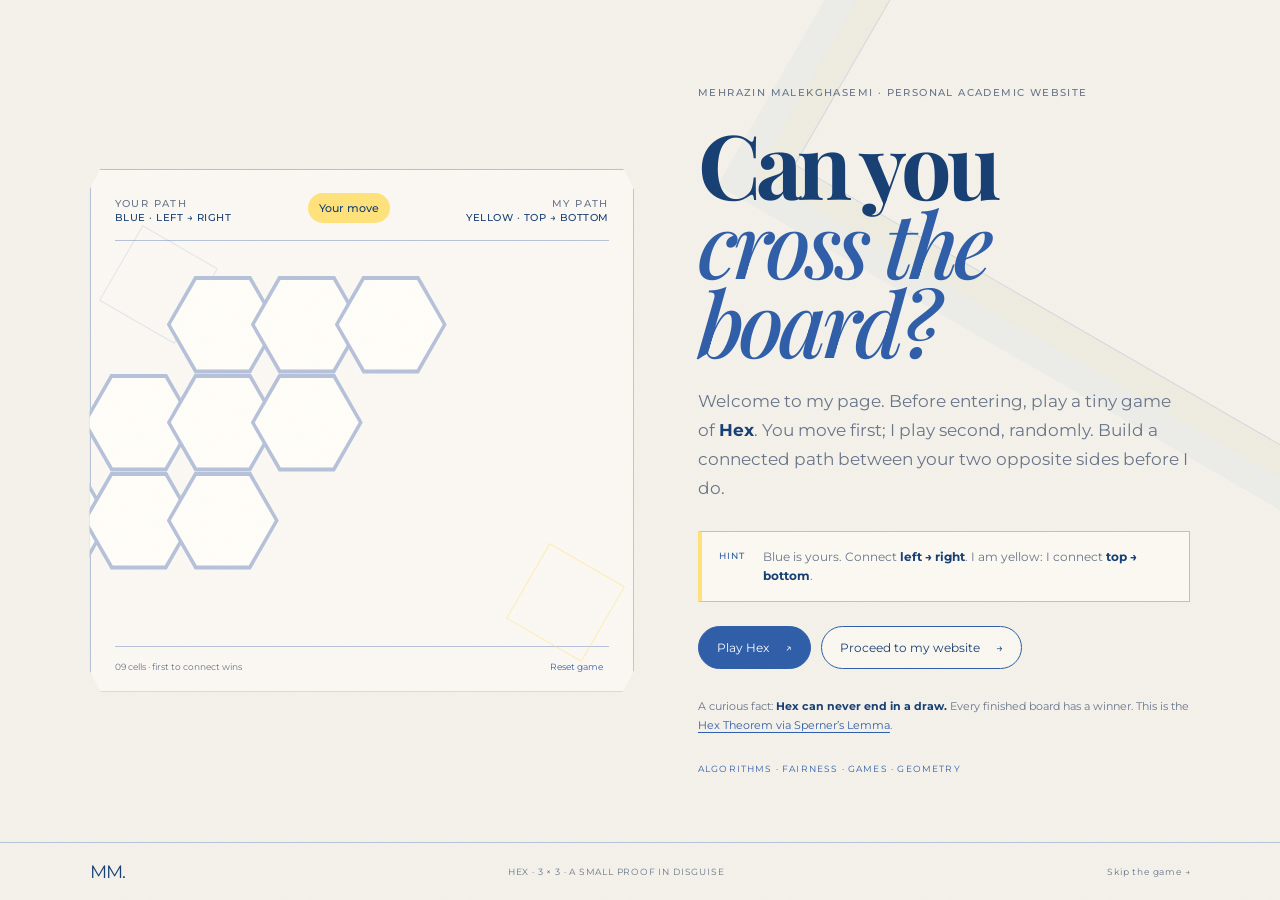
==== index.html @ c43177ad "Update landing fonts and Hex board stylesheet cache" ====
<!doctype html><html lang="en"><head><meta charset="utf-8"><meta name="viewport" content="width=device-width,initial-scale=1"><meta name="description" content="Mehrazin Malekghasemi — interactive academic website and Hex game."><title>Mehrazin Malekghasemi — Hex</title><link rel="preconnect" href="https://fonts.googleapis.com"><link rel="preconnect" href="https://fonts.gstatic.com" crossorigin><link href="https://fonts.googleapis.com/css2?family=Montserrat:wght@400;500;600;700;800&family=Playfair+Display:ital,wght@0,500;0,600;1,500&display=swap" rel="stylesheet"><link rel="stylesheet" href="hex.css?v=20260911c"></head><body><div class="hex-noise"></div><main class="landing"><section class="game-wrap" aria-label="Hex game"><div class="game-top"><div><span class="mini-label">YOUR PATH</span><strong>BLUE · LEFT → RIGHT</strong></div><div id="status" class="status">Your move</div><div><span class="mini-label">MY PATH</span><strong>YELLOW · TOP → BOTTOM</strong></div></div><div class="board-frame"><div id="board" class="board" role="grid" aria-label="3 by 3 Hex board"></div></div><div class="game-bottom"><span id="round">09 cells · first to connect wins</span><button id="reset" class="text-button" type="button">Reset game</button></div><div id="win-panel" class="win-panel" aria-live="polite"><div class="win-mark">✦</div><div><span class="mini-label">PATH FOUND</span><h2 id="win-title">You made it.</h2><p id="win-copy">Your blue path reached from left to right.</p></div><a class="button primary" href="home.html">Enter the website →</a></div></section><section class="intro"><div class="kicker">MEHRAZIN MALEKGHASEMI · PERSONAL ACADEMIC WEBSITE</div><h1>Can you<br><em>cross the board?</em></h1><p class="lead">Welcome to my page. Before entering, play a tiny game of <strong>Hex</strong>. You move first; I play second, randomly. Build a connected path between your two opposite sides before I do.</p><div class="hint"><span>HINT</span><p>Blue is yours. Connect <strong>left → right</strong>. I am yellow: I connect <strong>top → bottom</strong>.</p></div><div class="actions"><button id="start" class="button primary">Play Hex <span>↗</span></button><a class="button ghost" href="home.html">Proceed to my website <span>→</span></a></div><p class="theorem">A curious fact: <strong>Hex can never end in a draw.</strong> Every finished board has a winner. This is the <a href="https://discretemath.imp.fu-berlin.de/DMII-2019-20/Sperner.pdf" target="_blank" rel="noreferrer">Hex Theorem via Sperner’s Lemma</a>.</p><div class="signature">algorithms · fairness · games · geometry</div></section></main><footer><span>MM.</span><span>HEX · 3 × 3 · A SMALL PROOF IN DISGUISE</span><a href="home.html">Skip the game →</a></footer><script src="hex.js?v=20260911b"></script></body></html>
---- hex.css ----
:root{--bg:#f4f1ea;--ink:#173f73;--muted:#68758a;--line:#b6c2d9;--yellow:#ffe27a;--blue:#2f5ea8;--card:#fffdf8}*{box-sizing:border-box}html,body{margin:0;min-height:100%;background:var(--bg);color:var(--ink)}body{font-family:"Montserrat",Arial,sans-serif;overflow-x:hidden}.hex-noise{position:fixed;inset:0;pointer-events:none;opacity:.025;z-index:5;background-image:url("data:image/svg+xml,%3Csvg xmlns='http://www.w3.org/2000/svg' width='160' height='160'%3E%3Cfilter id='n'%3E%3CfeTurbulence type='fractalNoise' baseFrequency='.8' numOctaves='3' stitchTiles='stitch'/%3E%3C/filter%3E%3Crect width='100%25' height='100%25' filter='url(%23n)'/%3E%3C/svg%3E")}.landing{min-height:calc(100vh - 58px);display:grid;grid-template-columns:minmax(470px,1.05fr) minmax(330px,.95fr);gap:5vw;align-items:center;padding:6vh 7vw 4vh;position:relative;overflow:hidden}.landing:before{content:"";position:absolute;width:620px;height:620px;right:-250px;top:-260px;border:1px solid rgba(47,94,168,.17);transform:rotate(30deg);box-shadow:0 0 0 28px rgba(255,226,122,.08),0 0 0 56px rgba(47,94,168,.04);pointer-events:none}.intro{max-width:650px;position:relative;z-index:2}.kicker,.mini-label{font:500 10px "Montserrat",sans-serif;letter-spacing:.14em;text-transform:uppercase;color:var(--muted)}h1{font-family:"Playfair Display",Georgia,serif;font-size:clamp(54px,7vw,94px);line-height:.88;letter-spacing:-.055em;margin:25px 0 26px}h1 em{font-family:"Playfair Display",Georgia,serif;font-weight:500;color:var(--blue)}.lead{font-size:17px;line-height:1.7;color:var(--muted);max-width:540px}.lead strong{color:var(--ink)}.hint{display:flex;gap:17px;align-items:flex-start;margin:28px 0 24px;padding:15px 17px;border:1px solid var(--line);border-left:4px solid var(--yellow);background:rgba(255,253,248,.65);max-width:520px}.hint span{font:500 9px "Montserrat",sans-serif;letter-spacing:.13em;color:var(--blue);padding-top:3px}.hint p{margin:0;font-size:12px;line-height:1.65;color:var(--muted)}.hint strong{color:var(--ink)}.actions{display:flex;gap:10px;flex-wrap:wrap}.button{display:inline-flex;align-items:center;gap:16px;padding:13px 18px;border:1px solid var(--blue);border-radius:999px;text-decoration:none;font-size:12px;cursor:pointer;transition:.2s;font-family:"Montserrat",sans-serif}.button.primary{background:var(--blue);color:#fff}.button.primary:hover{background:var(--ink);transform:translateY(-2px)}.button.ghost{background:rgba(255,253,248,.55);color:var(--ink)}.button.ghost:hover{background:var(--yellow);transform:translateY(-2px)}.theorem{max-width:560px;margin:28px 0 0;font:11px/1.7 "Montserrat",sans-serif;color:var(--muted)}.theorem strong{color:var(--ink)}.theorem a{color:var(--blue);text-underline-offset:3px}.game-wrap{position:relative;z-index:2;background:rgba(255,253,248,.67);border:1px solid var(--line);padding:22px 24px 18px;box-shadow:0 25px 70px rgba(23,63,115,.08);clip-path:polygon(2% 0,98% 0,100% 4%,100% 96%,98% 100%,2% 100%,0 96%,0 4%);order:-1}.game-top{display:flex;justify-content:space-between;align-items:center;gap:18px;border-bottom:1px solid var(--line);padding-bottom:15px}.game-top>div:first-child{text-align:left}.game-top>div:last-child{text-align:right}.game-top strong{display:block;font:500 10px/1.4 "Montserrat",sans-serif;letter-spacing:.05em}.status{font:500 11px "Montserrat",sans-serif;padding:8px 11px;background:var(--yellow);border-radius:999px;white-space:nowrap}.board-frame{padding:35px 25px 30px;display:flex;justify-content:center;position:relative}.board-frame:before,.board-frame:after{content:"";position:absolute;pointer-events:none;border:1px solid rgba(47,94,168,.12);width:85px;height:85px;transform:rotate(30deg)}.board-frame:before{left:0;top:0}.board-frame:after{right:0;bottom:0;border-color:rgba(255,226,122,.5)}.board{width:390px;height:340px;position:relative;flex:none}.cell{position:absolute;width:112px;height:98px;margin:0;padding:0;border:0;cursor:pointer;background:var(--line);clip-path:polygon(25% 0,75% 0,100% 50%,75% 100%,25% 100%,0 50%);transition:filter .15s;background-clip:border-box}.cell:after{content:"";position:absolute;inset:4px;background:var(--card);clip-path:inherit;transition:.15s}.cell:hover:not(.filled){filter:brightness(.97)}/* 3×3 axial honeycomb: each row is shifted diagonally so neighboring hexagons meet on complete sides instead of overlapping. */.cell[data-row="0"]{top:0}.cell[data-row="1"]{top:98px}.cell[data-row="2"]{top:196px}.cell[data-col="0"]{left:0}.cell[data-col="1"]{left:84px}.cell[data-col="2"]{left:168px}.cell[data-row="1"][data-col="0"]{left:-84px}.cell[data-row="1"][data-col="1"]{left:0}.cell[data-row="1"][data-col="2"]{left:84px}.cell[data-row="2"][data-col="0"]{left:-168px}.cell[data-row="2"][data-col="1"]{left:-84px}.cell[data-row="2"][data-col="2"]{left:0}.cell.user{background:var(--blue)}.cell.user:after{background:var(--blue);inset:5px}.cell.computer{background:var(--yellow)}.cell.computer:after{background:var(--yellow);inset:5px}.cell.winning{animation:winpulse .75s ease-in-out infinite alternate}.cell.user.winning{background:var(--ink)}.cell.user.winning:after{background:var(--ink)}.cell.computer.winning{background:#c6aa34}.cell.computer.winning:after{background:#c6aa34}@keyframes winpulse{to{filter:brightness(1.12)}}.game-bottom{display:flex;justify-content:space-between;align-items:center;border-top:1px solid var(--line);padding-top:13px;color:var(--muted);font:9px "Montserrat",sans-serif}.text-button{border:0;background:none;color:var(--blue);cursor:pointer;font:9px "Montserrat",sans-serif}.win-panel{display:none;position:absolute;inset:0;background:rgba(244,241,234,.97);z-index:4;padding:45px;align-items:center;gap:20px}.win-panel.show{display:flex}.win-mark{font-size:38px;color:var(--blue)}.win-panel h2{font-family:"Playfair Display",Georgia,serif;font-size:38px;letter-spacing:-.04em;margin:4px 0}.win-panel p{font-size:12px;line-height:1.7;color:var(--muted);max-width:400px}.win-panel .button{margin-left:auto;white-space:nowrap}.signature{margin-top:28px;font:9px "Montserrat",sans-serif;letter-spacing:.13em;text-transform:uppercase;color:var(--blue)}footer{height:58px;border-top:1px solid var(--line);display:flex;align-items:center;justify-content:space-between;padding:0 7vw;font:9px "Montserrat",sans-serif;letter-spacing:.09em;color:var(--muted)}footer span:first-child{font-size:18px;color:var(--ink);letter-spacing:-.05em}footer a{color:inherit;text-decoration:none}footer a:hover{color:var(--blue)}@media(max-width:1000px){.landing{grid-template-columns:1fr;gap:35px;padding-top:55px}.intro{max-width:760px}.game-wrap{max-width:650px;width:100%;justify-self:center}.theorem{margin-bottom:0}}@media(max-width:600px){.landing{padding:38px 20px 30px}.kicker{font-size:9px}h1{font-size:clamp(48px,16vw,74px)}.lead{font-size:15px}.hint{margin-top:22px}.game-wrap{padding:15px 13px 13px}.game-top{gap:8px}.game-top strong{font-size:8px}.game-top .mini-label{font-size:7px}.status{font-size:8px;padding:7px}.board-frame{padding:28px 4px 24px;overflow:hidden}.board{transform:scale(.82);transform-origin:center center;margin:-12px 0}.game-bottom{font-size:8px}.win-panel{padding:28px 22px;flex-wrap:wrap}.win-panel .button{margin-left:0}.win-panel h2{font-size:31px}footer{padding:0 20px;font-size:7px}footer span:nth-child(2){display:none}}
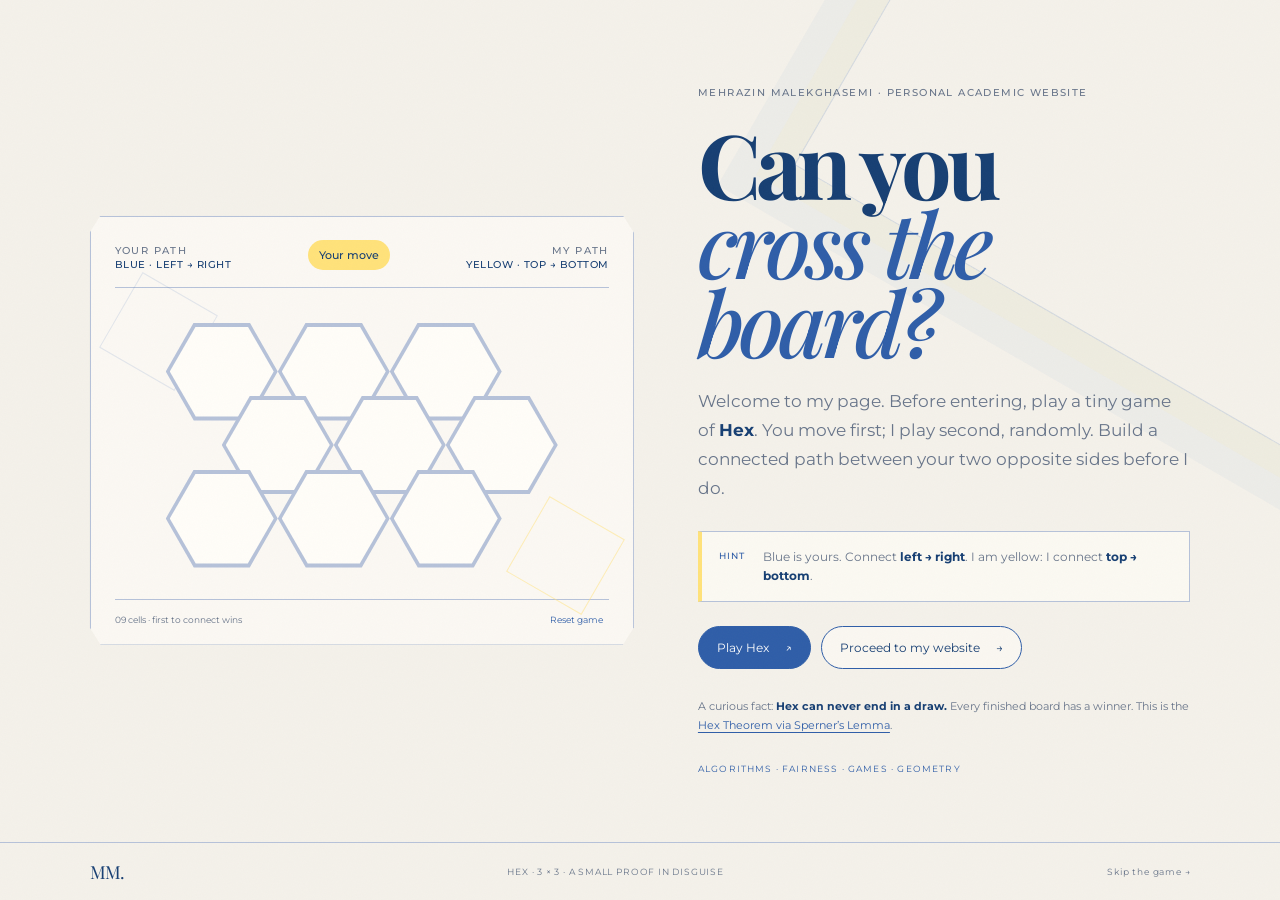
==== commit c46cb6c5: "Refresh Hex game script cache" ====
--- a/index.html
+++ b/index.html
@@ -1 +1 @@
-<!doctype html><html lang="en"><head><meta charset="utf-8"><meta name="viewport" content="width=device-width,initial-scale=1"><meta name="description" content="Mehrazin Malekghasemi — interactive academic website and Hex game."><title>Mehrazin Malekghasemi — Hex</title><link rel="preconnect" href="https://fonts.googleapis.com"><link rel="preconnect" href="https://fonts.gstatic.com" crossorigin><link href="https://fonts.googleapis.com/css2?family=Montserrat:wght@400;500;600;700;800&family=Playfair+Display:ital,wght@0,500;0,600;1,500&display=swap" rel="stylesheet"><link rel="stylesheet" href="hex.css?v=20260911c"></head><body><div class="hex-noise"></div><main class="landing"><section class="game-wrap" aria-label="Hex game"><div class="game-top"><div><span class="mini-label">YOUR PATH</span><strong>BLUE · LEFT → RIGHT</strong></div><div id="status" class="status">Your move</div><div><span class="mini-label">MY PATH</span><strong>YELLOW · TOP → BOTTOM</strong></div></div><div class="board-frame"><div id="board" class="board" role="grid" aria-label="3 by 3 Hex board"></div></div><div class="game-bottom"><span id="round">09 cells · first to connect wins</span><button id="reset" class="text-button" type="button">Reset game</button></div><div id="win-panel" class="win-panel" aria-live="polite"><div class="win-mark">✦</div><div><span class="mini-label">PATH FOUND</span><h2 id="win-title">You made it.</h2><p id="win-copy">Your blue path reached from left to right.</p></div><a class="button primary" href="home.html">Enter the website →</a></div></section><section class="intro"><div class="kicker">MEHRAZIN MALEKGHASEMI · PERSONAL ACADEMIC WEBSITE</div><h1>Can you<br><em>cross the board?</em></h1><p class="lead">Welcome to my page. Before entering, play a tiny game of <strong>Hex</strong>. You move first; I play second, randomly. Build a connected path between your two opposite sides before I do.</p><div class="hint"><span>HINT</span><p>Blue is yours. Connect <strong>left → right</strong>. I am yellow: I connect <strong>top → bottom</strong>.</p></div><div class="actions"><button id="start" class="button primary">Play Hex <span>↗</span></button><a class="button ghost" href="home.html">Proceed to my website <span>→</span></a></div><p class="theorem">A curious fact: <strong>Hex can never end in a draw.</strong> Every finished board has a winner. This is the <a href="https://discretemath.imp.fu-berlin.de/DMII-2019-20/Sperner.pdf" target="_blank" rel="noreferrer">Hex Theorem via Sperner’s Lemma</a>.</p><div class="signature">algorithms · fairness · games · geometry</div></section></main><footer><span>MM.</span><span>HEX · 3 × 3 · A SMALL PROOF IN DISGUISE</span><a href="home.html">Skip the game →</a></footer><script src="hex.js?v=20260911b"></script></body></html>+<!doctype html><html lang="en"><head><meta charset="utf-8"><meta name="viewport" content="width=device-width,initial-scale=1"><meta name="description" content="Mehrazin Malekghasemi — interactive academic website and Hex game."><title>Mehrazin Malekghasemi — Hex</title><link rel="preconnect" href="https://fonts.googleapis.com"><link rel="preconnect" href="https://fonts.gstatic.com" crossorigin><link href="https://fonts.googleapis.com/css2?family=Montserrat:wght@400;500;600;700;800&family=Playfair+Display:ital,wght@0,500;0,600;1,500&display=swap" rel="stylesheet"><link rel="stylesheet" href="hex.css?v=20260911d"></head><body><div class="hex-noise"></div><main class="landing"><section class="game-wrap" aria-label="Hex game"><div class="game-top"><div><span class="mini-label">YOUR PATH</span><strong>BLUE · LEFT → RIGHT</strong></div><div id="status" class="status">Your move</div><div><span class="mini-label">MY PATH</span><strong>YELLOW · TOP → BOTTOM</strong></div></div><div class="board-frame"><div id="board" class="board" role="grid" aria-label="3 by 3 Hex board"></div></div><div class="game-bottom"><span id="round">09 cells · first to connect wins</span><button id="reset" class="text-button" type="button">Reset game</button></div><div id="win-panel" class="win-panel" aria-live="polite"><div class="win-mark">✦</div><div><span class="mini-label">PATH FOUND</span><h2 id="win-title">You made it.</h2><p id="win-copy">Your blue path reached from left to right.</p></div><a class="button primary" href="home.html">Enter the website →</a></div></section><section class="intro"><div class="kicker">MEHRAZIN MALEKGHASEMI · PERSONAL ACADEMIC WEBSITE</div><h1>Can you<br><em>cross the board?</em></h1><p class="lead">Welcome to my page. Before entering, play a tiny game of <strong>Hex</strong>. You move first; I play second, randomly. Build a connected path between your two opposite sides before I do.</p><div class="hint"><span>HINT</span><p>Blue is yours. Connect <strong>left → right</strong>. I am yellow: I connect <strong>top → bottom</strong>.</p></div><div class="actions"><button id="start" class="button primary">Play Hex <span>↗</span></button><a class="button ghost" href="home.html">Proceed to my website <span>→</span></a></div><p class="theorem">A curious fact: <strong>Hex can never end in a draw.</strong> Every finished board has a winner. This is the <a href="https://discretemath.imp.fu-berlin.de/DMII-2019-20/Sperner.pdf" target="_blank" rel="noreferrer">Hex Theorem via Sperner’s Lemma</a>.</p><div class="signature">algorithms · fairness · games · geometry</div></section></main><footer><span>MM.</span><span>HEX · 3 × 3 · A SMALL PROOF IN DISGUISE</span><a href="home.html">Skip the game →</a></footer><script src="hex.js?v=20260911c"></script></body></html>
--- a/hex.css
+++ b/hex.css
@@ -1 +1 @@
-:root{--bg:#f4f1ea;--ink:#173f73;--muted:#68758a;--line:#b6c2d9;--yellow:#ffe27a;--blue:#2f5ea8;--card:#fffdf8}*{box-sizing:border-box}html,body{margin:0;min-height:100%;background:var(--bg);color:var(--ink)}body{font-family:"Montserrat",Arial,sans-serif;overflow-x:hidden}.hex-noise{position:fixed;inset:0;pointer-events:none;opacity:.025;z-index:5;background-image:url("data:image/svg+xml,%3Csvg xmlns='http://www.w3.org/2000/svg' width='160' height='160'%3E%3Cfilter id='n'%3E%3CfeTurbulence type='fractalNoise' baseFrequency='.8' numOctaves='3' stitchTiles='stitch'/%3E%3C/filter%3E%3Crect width='100%25' height='100%25' filter='url(%23n)'/%3E%3C/svg%3E")}.landing{min-height:calc(100vh - 58px);display:grid;grid-template-columns:minmax(470px,1.05fr) minmax(330px,.95fr);gap:5vw;align-items:center;padding:6vh 7vw 4vh;position:relative;overflow:hidden}.landing:before{content:"";position:absolute;width:620px;height:620px;right:-250px;top:-260px;border:1px solid rgba(47,94,168,.17);transform:rotate(30deg);box-shadow:0 0 0 28px rgba(255,226,122,.08),0 0 0 56px rgba(47,94,168,.04);pointer-events:none}.intro{max-width:650px;position:relative;z-index:2}.kicker,.mini-label{font:500 10px "Montserrat",sans-serif;letter-spacing:.14em;text-transform:uppercase;color:var(--muted)}h1{font-family:"Playfair Display",Georgia,serif;font-size:clamp(54px,7vw,94px);line-height:.88;letter-spacing:-.055em;margin:25px 0 26px}h1 em{font-family:"Playfair Display",Georgia,serif;font-weight:500;color:var(--blue)}.lead{font-size:17px;line-height:1.7;color:var(--muted);max-width:540px}.lead strong{color:var(--ink)}.hint{display:flex;gap:17px;align-items:flex-start;margin:28px 0 24px;padding:15px 17px;border:1px solid var(--line);border-left:4px solid var(--yellow);background:rgba(255,253,248,.65);max-width:520px}.hint span{font:500 9px "Montserrat",sans-serif;letter-spacing:.13em;color:var(--blue);padding-top:3px}.hint p{margin:0;font-size:12px;line-height:1.65;color:var(--muted)}.hint strong{color:var(--ink)}.actions{display:flex;gap:10px;flex-wrap:wrap}.button{display:inline-flex;align-items:center;gap:16px;padding:13px 18px;border:1px solid var(--blue);border-radius:999px;text-decoration:none;font-size:12px;cursor:pointer;transition:.2s;font-family:"Montserrat",sans-serif}.button.primary{background:var(--blue);color:#fff}.button.primary:hover{background:var(--ink);transform:translateY(-2px)}.button.ghost{background:rgba(255,253,248,.55);color:var(--ink)}.button.ghost:hover{background:var(--yellow);transform:translateY(-2px)}.theorem{max-width:560px;margin:28px 0 0;font:11px/1.7 "Montserrat",sans-serif;color:var(--muted)}.theorem strong{color:var(--ink)}.theorem a{color:var(--blue);text-underline-offset:3px}.game-wrap{position:relative;z-index:2;background:rgba(255,253,248,.67);border:1px solid var(--line);padding:22px 24px 18px;box-shadow:0 25px 70px rgba(23,63,115,.08);clip-path:polygon(2% 0,98% 0,100% 4%,100% 96%,98% 100%,2% 100%,0 96%,0 4%);order:-1}.game-top{display:flex;justify-content:space-between;align-items:center;gap:18px;border-bottom:1px solid var(--line);padding-bottom:15px}.game-top>div:first-child{text-align:left}.game-top>div:last-child{text-align:right}.game-top strong{display:block;font:500 10px/1.4 "Montserrat",sans-serif;letter-spacing:.05em}.status{font:500 11px "Montserrat",sans-serif;padding:8px 11px;background:var(--yellow);border-radius:999px;white-space:nowrap}.board-frame{padding:35px 25px 30px;display:flex;justify-content:center;position:relative}.board-frame:before,.board-frame:after{content:"";position:absolute;pointer-events:none;border:1px solid rgba(47,94,168,.12);width:85px;height:85px;transform:rotate(30deg)}.board-frame:before{left:0;top:0}.board-frame:after{right:0;bottom:0;border-color:rgba(255,226,122,.5)}.board{width:390px;height:340px;position:relative;flex:none}.cell{position:absolute;width:112px;height:98px;margin:0;padding:0;border:0;cursor:pointer;background:var(--line);clip-path:polygon(25% 0,75% 0,100% 50%,75% 100%,25% 100%,0 50%);transition:filter .15s;background-clip:border-box}.cell:after{content:"";position:absolute;inset:4px;background:var(--card);clip-path:inherit;transition:.15s}.cell:hover:not(.filled){filter:brightness(.97)}/* 3×3 axial honeycomb: each row is shifted diagonally so neighboring hexagons meet on complete sides instead of overlapping. */.cell[data-row="0"]{top:0}.cell[data-row="1"]{top:98px}.cell[data-row="2"]{top:196px}.cell[data-col="0"]{left:0}.cell[data-col="1"]{left:84px}.cell[data-col="2"]{left:168px}.cell[data-row="1"][data-col="0"]{left:-84px}.cell[data-row="1"][data-col="1"]{left:0}.cell[data-row="1"][data-col="2"]{left:84px}.cell[data-row="2"][data-col="0"]{left:-168px}.cell[data-row="2"][data-col="1"]{left:-84px}.cell[data-row="2"][data-col="2"]{left:0}.cell.user{background:var(--blue)}.cell.user:after{background:var(--blue);inset:5px}.cell.computer{background:var(--yellow)}.cell.computer:after{background:var(--yellow);inset:5px}.cell.winning{animation:winpulse .75s ease-in-out infinite alternate}.cell.user.winning{background:var(--ink)}.cell.user.winning:after{background:var(--ink)}.cell.computer.winning{background:#c6aa34}.cell.computer.winning:after{background:#c6aa34}@keyframes winpulse{to{filter:brightness(1.12)}}.game-bottom{display:flex;justify-content:space-between;align-items:center;border-top:1px solid var(--line);padding-top:13px;color:var(--muted);font:9px "Montserrat",sans-serif}.text-button{border:0;background:none;color:var(--blue);cursor:pointer;font:9px "Montserrat",sans-serif}.win-panel{display:none;position:absolute;inset:0;background:rgba(244,241,234,.97);z-index:4;padding:45px;align-items:center;gap:20px}.win-panel.show{display:flex}.win-mark{font-size:38px;color:var(--blue)}.win-panel h2{font-family:"Playfair Display",Georgia,serif;font-size:38px;letter-spacing:-.04em;margin:4px 0}.win-panel p{font-size:12px;line-height:1.7;color:var(--muted);max-width:400px}.win-panel .button{margin-left:auto;white-space:nowrap}.signature{margin-top:28px;font:9px "Montserrat",sans-serif;letter-spacing:.13em;text-transform:uppercase;color:var(--blue)}footer{height:58px;border-top:1px solid var(--line);display:flex;align-items:center;justify-content:space-between;padding:0 7vw;font:9px "Montserrat",sans-serif;letter-spacing:.09em;color:var(--muted)}footer span:first-child{font-size:18px;color:var(--ink);letter-spacing:-.05em}footer a{color:inherit;text-decoration:none}footer a:hover{color:var(--blue)}@media(max-width:1000px){.landing{grid-template-columns:1fr;gap:35px;padding-top:55px}.intro{max-width:760px}.game-wrap{max-width:650px;width:100%;justify-self:center}.theorem{margin-bottom:0}}@media(max-width:600px){.landing{padding:38px 20px 30px}.kicker{font-size:9px}h1{font-size:clamp(48px,16vw,74px)}.lead{font-size:15px}.hint{margin-top:22px}.game-wrap{padding:15px 13px 13px}.game-top{gap:8px}.game-top strong{font-size:8px}.game-top .mini-label{font-size:7px}.status{font-size:8px;padding:7px}.board-frame{padding:28px 4px 24px;overflow:hidden}.board{transform:scale(.82);transform-origin:center center;margin:-12px 0}.game-bottom{font-size:8px}.win-panel{padding:28px 22px;flex-wrap:wrap}.win-panel .button{margin-left:0}.win-panel h2{font-size:31px}footer{padding:0 20px;font-size:7px}footer span:nth-child(2){display:none}}+:root{--bg:#f4f1ea;--ink:#173f73;--muted:#68758a;--line:#b6c2d9;--yellow:#ffe27a;--blue:#2f5ea8;--card:#fffdf8}*{box-sizing:border-box}html,body{margin:0;min-height:100%;background:var(--bg);color:var(--ink)}body{font-family:"Montserrat",Arial,sans-serif;overflow-x:hidden}.hex-noise{position:fixed;inset:0;pointer-events:none;opacity:.025;z-index:5;background-image:url("data:image/svg+xml,%3Csvg xmlns='http://www.w3.org/2000/svg' width='160' height='160'%3E%3Cfilter id='n'%3E%3CfeTurbulence type='fractalNoise' baseFrequency='.8' numOctaves='3' stitchTiles='stitch'/%3E%3C/filter%3E%3Crect width='100%25' height='100%25' filter='url(%23n)'/%3E%3C/svg%3E")}.landing{min-height:calc(100vh - 58px);display:grid;grid-template-columns:minmax(470px,1.05fr) minmax(330px,.95fr);gap:5vw;align-items:center;padding:6vh 7vw 4vh;position:relative;overflow:hidden}.landing:before{content:"";position:absolute;width:620px;height:620px;right:-250px;top:-260px;border:1px solid rgba(47,94,168,.17);transform:rotate(30deg);box-shadow:0 0 0 28px rgba(255,226,122,.08),0 0 0 56px rgba(47,94,168,.04);pointer-events:none}.intro{max-width:650px;position:relative;z-index:2}.kicker,.mini-label{font:500 10px "Montserrat",sans-serif;letter-spacing:.14em;text-transform:uppercase;color:var(--muted)}h1{font-family:"Playfair Display",Georgia,serif;font-size:clamp(54px,7vw,94px);line-height:.88;letter-spacing:-.055em;margin:25px 0 26px}h1 em{font-family:"Playfair Display",Georgia,serif;font-weight:500;color:var(--blue)}.lead{font-size:17px;line-height:1.7;color:var(--muted);max-width:540px}.lead strong{color:var(--ink)}.hint{display:flex;gap:17px;align-items:flex-start;margin:28px 0 24px;padding:15px 17px;border:1px solid var(--line);border-left:4px solid var(--yellow);background:rgba(255,253,248,.65);max-width:520px}.hint span{font:500 9px "Montserrat",sans-serif;letter-spacing:.13em;color:var(--blue);padding-top:3px}.hint p{margin:0;font-size:12px;line-height:1.65;color:var(--muted)}.hint strong{color:var(--ink)}.actions{display:flex;gap:10px;flex-wrap:wrap}.button{display:inline-flex;align-items:center;gap:16px;padding:13px 18px;border:1px solid var(--blue);border-radius:999px;text-decoration:none;font-size:12px;cursor:pointer;transition:.2s;font-family:"Montserrat",sans-serif}.button.primary{background:var(--blue);color:#fff}.button.primary:hover{background:var(--ink);transform:translateY(-2px)}.button.ghost{background:rgba(255,253,248,.55);color:var(--ink)}.button.ghost:hover{background:var(--yellow);transform:translateY(-2px)}.theorem{max-width:560px;margin:28px 0 0;font:11px/1.7 "Montserrat",sans-serif;color:var(--muted)}.theorem strong{color:var(--ink)}.theorem a{color:var(--blue);text-underline-offset:3px}.game-wrap{position:relative;z-index:2;background:rgba(255,253,248,.67);border:1px solid var(--line);padding:22px 24px 18px;box-shadow:0 25px 70px rgba(23,63,115,.08);clip-path:polygon(2% 0,98% 0,100% 4%,100% 96%,98% 100%,2% 100%,0 96%,0 4%);order:-1}.game-top{display:flex;justify-content:space-between;align-items:center;gap:18px;border-bottom:1px solid var(--line);padding-bottom:15px}.game-top>div:first-child{text-align:left}.game-top>div:last-child{text-align:right}.game-top strong{display:block;font:500 10px/1.4 "Montserrat",sans-serif;letter-spacing:.05em}.status{font:500 11px "Montserrat",sans-serif;padding:8px 11px;background:var(--yellow);border-radius:999px;white-space:nowrap}.board-frame{padding:35px 25px 30px;display:flex;justify-content:center;position:relative}.board-frame:before,.board-frame:after{content:"";position:absolute;pointer-events:none;border:1px solid rgba(47,94,168,.12);width:85px;height:85px;transform:rotate(30deg)}.board-frame:before{left:0;top:0}.board-frame:after{right:0;bottom:0;border-color:rgba(255,226,122,.5)}.board{width:392px;height:246px;position:relative;flex:none}.cell{position:absolute;width:112px;height:98px;margin:0;padding:0;border:0;cursor:pointer;background:var(--line);clip-path:polygon(25% 0,75% 0,100% 50%,75% 100%,25% 100%,0 50%);transition:filter .15s;background-clip:border-box}.cell:after{content:"";position:absolute;inset:4px;background:var(--card);clip-path:inherit;transition:.15s}.cell:hover:not(.filled){filter:brightness(.97)}/* True pointy-top honeycomb tiling: adjacent cells share complete sides. */.cell[data-row="0"]{top:0}.cell[data-row="1"]{top:73.5px}.cell[data-row="2"]{top:147px}.cell[data-row="0"][data-col="0"]{left:0}.cell[data-row="0"][data-col="1"]{left:112px}.cell[data-row="0"][data-col="2"]{left:224px}.cell[data-row="1"][data-col="0"]{left:56px}.cell[data-row="1"][data-col="1"]{left:168px}.cell[data-row="1"][data-col="2"]{left:280px}.cell[data-row="2"][data-col="0"]{left:0}.cell[data-row="2"][data-col="1"]{left:112px}.cell[data-row="2"][data-col="2"]{left:224px}.cell.user{background:var(--blue)}.cell.user:after{background:var(--blue);inset:5px}.cell.computer{background:var(--yellow)}.cell.computer:after{background:var(--yellow);inset:5px}.cell.winning{animation:winpulse .75s ease-in-out infinite alternate}.cell.user.winning{background:var(--ink)}.cell.user.winning:after{background:var(--ink)}.cell.computer.winning{background:#c6aa34}.cell.computer.winning:after{background:#c6aa34}@keyframes winpulse{to{filter:brightness(1.12)}}.game-bottom{display:flex;justify-content:space-between;align-items:center;border-top:1px solid var(--line);padding-top:13px;color:var(--muted);font:9px "Montserrat",sans-serif}.text-button{border:0;background:none;color:var(--blue);cursor:pointer;font:9px "Montserrat",sans-serif}.win-panel{display:none;position:absolute;inset:0;background:rgba(244,241,234,.97);z-index:4;padding:45px;align-items:center;gap:20px}.win-panel.show{display:flex}.win-mark{font-size:38px;color:var(--blue)}.win-panel h2{font-family:"Playfair Display",Georgia,serif;font-size:38px;letter-spacing:-.04em;margin:4px 0}.win-panel p{font-size:12px;line-height:1.7;color:var(--muted);max-width:400px}.win-panel .button{margin-left:auto;white-space:nowrap}.signature{margin-top:28px;font:9px "Montserrat",sans-serif;letter-spacing:.13em;text-transform:uppercase;color:var(--blue)}footer{height:58px;border-top:1px solid var(--line);display:flex;align-items:center;justify-content:space-between;padding:0 7vw;font:9px "Montserrat",sans-serif;letter-spacing:.09em;color:var(--muted)}footer span:first-child{font-family:"Playfair Display",Georgia,serif;font-size:18px;color:var(--ink);letter-spacing:-.05em}footer a{color:inherit;text-decoration:none}footer a:hover{color:var(--blue)}@media(max-width:1000px){.landing{grid-template-columns:1fr;gap:35px;padding-top:55px}.intro{max-width:760px}.game-wrap{max-width:650px;width:100%;justify-self:center}.theorem{margin-bottom:0}}@media(max-width:600px){.landing{padding:38px 20px 30px}.kicker{font-size:9px}h1{font-size:clamp(48px,16vw,74px)}.lead{font-size:15px}.hint{margin-top:22px}.game-wrap{padding:15px 13px 13px}.game-top{gap:8px}.game-top strong{font-size:8px}.game-top .mini-label{font-size:7px}.status{font-size:8px;padding:7px}.board-frame{padding:28px 4px 24px;overflow:hidden}.board{transform:scale(.82);transform-origin:center center;margin:-12px 0}.game-bottom{font-size:8px}.win-panel{padding:28px 22px;flex-wrap:wrap}.win-panel .button{margin-left:0}.win-panel h2{font-size:31px}footer{padding:0 20px;font-size:7px}footer span:nth-child(2){display:none}}
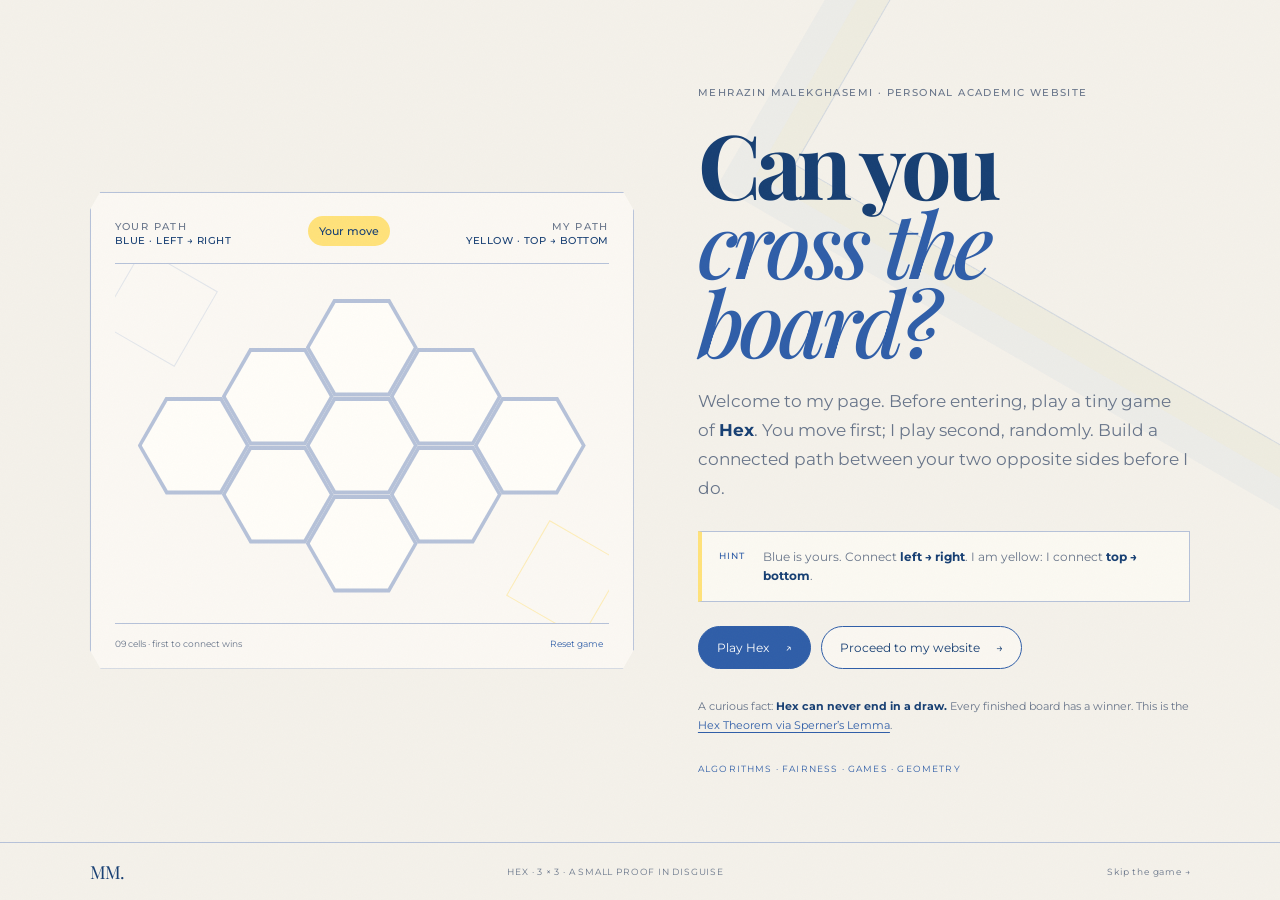
==== commit 86ea4920: "Refresh Hex board stylesheet cache" ====
--- a/index.html
+++ b/index.html
@@ -1 +1 @@
-<!doctype html><html lang="en"><head><meta charset="utf-8"><meta name="viewport" content="width=device-width,initial-scale=1"><meta name="description" content="Mehrazin Malekghasemi — interactive academic website and Hex game."><title>Mehrazin Malekghasemi — Hex</title><link rel="preconnect" href="https://fonts.googleapis.com"><link rel="preconnect" href="https://fonts.gstatic.com" crossorigin><link href="https://fonts.googleapis.com/css2?family=Montserrat:wght@400;500;600;700;800&family=Playfair+Display:ital,wght@0,500;0,600;1,500&display=swap" rel="stylesheet"><link rel="stylesheet" href="hex.css?v=20260911d"></head><body><div class="hex-noise"></div><main class="landing"><section class="game-wrap" aria-label="Hex game"><div class="game-top"><div><span class="mini-label">YOUR PATH</span><strong>BLUE · LEFT → RIGHT</strong></div><div id="status" class="status">Your move</div><div><span class="mini-label">MY PATH</span><strong>YELLOW · TOP → BOTTOM</strong></div></div><div class="board-frame"><div id="board" class="board" role="grid" aria-label="3 by 3 Hex board"></div></div><div class="game-bottom"><span id="round">09 cells · first to connect wins</span><button id="reset" class="text-button" type="button">Reset game</button></div><div id="win-panel" class="win-panel" aria-live="polite"><div class="win-mark">✦</div><div><span class="mini-label">PATH FOUND</span><h2 id="win-title">You made it.</h2><p id="win-copy">Your blue path reached from left to right.</p></div><a class="button primary" href="home.html">Enter the website →</a></div></section><section class="intro"><div class="kicker">MEHRAZIN MALEKGHASEMI · PERSONAL ACADEMIC WEBSITE</div><h1>Can you<br><em>cross the board?</em></h1><p class="lead">Welcome to my page. Before entering, play a tiny game of <strong>Hex</strong>. You move first; I play second, randomly. Build a connected path between your two opposite sides before I do.</p><div class="hint"><span>HINT</span><p>Blue is yours. Connect <strong>left → right</strong>. I am yellow: I connect <strong>top → bottom</strong>.</p></div><div class="actions"><button id="start" class="button primary">Play Hex <span>↗</span></button><a class="button ghost" href="home.html">Proceed to my website <span>→</span></a></div><p class="theorem">A curious fact: <strong>Hex can never end in a draw.</strong> Every finished board has a winner. This is the <a href="https://discretemath.imp.fu-berlin.de/DMII-2019-20/Sperner.pdf" target="_blank" rel="noreferrer">Hex Theorem via Sperner’s Lemma</a>.</p><div class="signature">algorithms · fairness · games · geometry</div></section></main><footer><span>MM.</span><span>HEX · 3 × 3 · A SMALL PROOF IN DISGUISE</span><a href="home.html">Skip the game →</a></footer><script src="hex.js?v=20260911c"></script></body></html>+<!doctype html><html lang="en"><head><meta charset="utf-8"><meta name="viewport" content="width=device-width,initial-scale=1"><meta name="description" content="Mehrazin Malekghasemi — interactive academic website and Hex game."><title>Mehrazin Malekghasemi — Hex</title><link rel="preconnect" href="https://fonts.googleapis.com"><link rel="preconnect" href="https://fonts.gstatic.com" crossorigin><link href="https://fonts.googleapis.com/css2?family=Montserrat:wght@400;500;600;700;800&family=Playfair+Display:ital,wght@0,500;0,600;1,500&display=swap" rel="stylesheet"><link rel="stylesheet" href="hex.css?v=20260911e"></head><body><div class="hex-noise"></div><main class="landing"><section class="game-wrap" aria-label="Hex game"><div class="game-top"><div><span class="mini-label">YOUR PATH</span><strong>BLUE · LEFT → RIGHT</strong></div><div id="status" class="status">Your move</div><div><span class="mini-label">MY PATH</span><strong>YELLOW · TOP → BOTTOM</strong></div></div><div class="board-frame"><div id="board" class="board" role="grid" aria-label="3 by 3 Hex board"></div></div><div class="game-bottom"><span id="round">09 cells · first to connect wins</span><button id="reset" class="text-button" type="button">Reset game</button></div><div id="win-panel" class="win-panel" aria-live="polite"><div class="win-mark">✦</div><div><span class="mini-label">PATH FOUND</span><h2 id="win-title">You made it.</h2><p id="win-copy">Your blue path reached from left to right.</p></div><a class="button primary" href="home.html">Enter the website →</a></div></section><section class="intro"><div class="kicker">MEHRAZIN MALEKGHASEMI · PERSONAL ACADEMIC WEBSITE</div><h1>Can you<br><em>cross the board?</em></h1><p class="lead">Welcome to my page. Before entering, play a tiny game of <strong>Hex</strong>. You move first; I play second, randomly. Build a connected path between your two opposite sides before I do.</p><div class="hint"><span>HINT</span><p>Blue is yours. Connect <strong>left → right</strong>. I am yellow: I connect <strong>top → bottom</strong>.</p></div><div class="actions"><button id="start" class="button primary">Play Hex <span>↗</span></button><a class="button ghost" href="home.html">Proceed to my website <span>→</span></a></div><p class="theorem">A curious fact: <strong>Hex can never end in a draw.</strong> Every finished board has a winner. This is the <a href="https://discretemath.imp.fu-berlin.de/DMII-2019-20/Sperner.pdf" target="_blank" rel="noreferrer">Hex Theorem via Sperner’s Lemma</a>.</p><div class="signature">algorithms · fairness · games · geometry</div></section></main><footer><span>MM.</span><span>HEX · 3 × 3 · A SMALL PROOF IN DISGUISE</span><a href="home.html">Skip the game →</a></footer><script src="hex.js?v=20260911c"></script></body></html>
--- a/hex.css
+++ b/hex.css
@@ -1 +1 @@
-:root{--bg:#f4f1ea;--ink:#173f73;--muted:#68758a;--line:#b6c2d9;--yellow:#ffe27a;--blue:#2f5ea8;--card:#fffdf8}*{box-sizing:border-box}html,body{margin:0;min-height:100%;background:var(--bg);color:var(--ink)}body{font-family:"Montserrat",Arial,sans-serif;overflow-x:hidden}.hex-noise{position:fixed;inset:0;pointer-events:none;opacity:.025;z-index:5;background-image:url("data:image/svg+xml,%3Csvg xmlns='http://www.w3.org/2000/svg' width='160' height='160'%3E%3Cfilter id='n'%3E%3CfeTurbulence type='fractalNoise' baseFrequency='.8' numOctaves='3' stitchTiles='stitch'/%3E%3C/filter%3E%3Crect width='100%25' height='100%25' filter='url(%23n)'/%3E%3C/svg%3E")}.landing{min-height:calc(100vh - 58px);display:grid;grid-template-columns:minmax(470px,1.05fr) minmax(330px,.95fr);gap:5vw;align-items:center;padding:6vh 7vw 4vh;position:relative;overflow:hidden}.landing:before{content:"";position:absolute;width:620px;height:620px;right:-250px;top:-260px;border:1px solid rgba(47,94,168,.17);transform:rotate(30deg);box-shadow:0 0 0 28px rgba(255,226,122,.08),0 0 0 56px rgba(47,94,168,.04);pointer-events:none}.intro{max-width:650px;position:relative;z-index:2}.kicker,.mini-label{font:500 10px "Montserrat",sans-serif;letter-spacing:.14em;text-transform:uppercase;color:var(--muted)}h1{font-family:"Playfair Display",Georgia,serif;font-size:clamp(54px,7vw,94px);line-height:.88;letter-spacing:-.055em;margin:25px 0 26px}h1 em{font-family:"Playfair Display",Georgia,serif;font-weight:500;color:var(--blue)}.lead{font-size:17px;line-height:1.7;color:var(--muted);max-width:540px}.lead strong{color:var(--ink)}.hint{display:flex;gap:17px;align-items:flex-start;margin:28px 0 24px;padding:15px 17px;border:1px solid var(--line);border-left:4px solid var(--yellow);background:rgba(255,253,248,.65);max-width:520px}.hint span{font:500 9px "Montserrat",sans-serif;letter-spacing:.13em;color:var(--blue);padding-top:3px}.hint p{margin:0;font-size:12px;line-height:1.65;color:var(--muted)}.hint strong{color:var(--ink)}.actions{display:flex;gap:10px;flex-wrap:wrap}.button{display:inline-flex;align-items:center;gap:16px;padding:13px 18px;border:1px solid var(--blue);border-radius:999px;text-decoration:none;font-size:12px;cursor:pointer;transition:.2s;font-family:"Montserrat",sans-serif}.button.primary{background:var(--blue);color:#fff}.button.primary:hover{background:var(--ink);transform:translateY(-2px)}.button.ghost{background:rgba(255,253,248,.55);color:var(--ink)}.button.ghost:hover{background:var(--yellow);transform:translateY(-2px)}.theorem{max-width:560px;margin:28px 0 0;font:11px/1.7 "Montserrat",sans-serif;color:var(--muted)}.theorem strong{color:var(--ink)}.theorem a{color:var(--blue);text-underline-offset:3px}.game-wrap{position:relative;z-index:2;background:rgba(255,253,248,.67);border:1px solid var(--line);padding:22px 24px 18px;box-shadow:0 25px 70px rgba(23,63,115,.08);clip-path:polygon(2% 0,98% 0,100% 4%,100% 96%,98% 100%,2% 100%,0 96%,0 4%);order:-1}.game-top{display:flex;justify-content:space-between;align-items:center;gap:18px;border-bottom:1px solid var(--line);padding-bottom:15px}.game-top>div:first-child{text-align:left}.game-top>div:last-child{text-align:right}.game-top strong{display:block;font:500 10px/1.4 "Montserrat",sans-serif;letter-spacing:.05em}.status{font:500 11px "Montserrat",sans-serif;padding:8px 11px;background:var(--yellow);border-radius:999px;white-space:nowrap}.board-frame{padding:35px 25px 30px;display:flex;justify-content:center;position:relative}.board-frame:before,.board-frame:after{content:"";position:absolute;pointer-events:none;border:1px solid rgba(47,94,168,.12);width:85px;height:85px;transform:rotate(30deg)}.board-frame:before{left:0;top:0}.board-frame:after{right:0;bottom:0;border-color:rgba(255,226,122,.5)}.board{width:392px;height:246px;position:relative;flex:none}.cell{position:absolute;width:112px;height:98px;margin:0;padding:0;border:0;cursor:pointer;background:var(--line);clip-path:polygon(25% 0,75% 0,100% 50%,75% 100%,25% 100%,0 50%);transition:filter .15s;background-clip:border-box}.cell:after{content:"";position:absolute;inset:4px;background:var(--card);clip-path:inherit;transition:.15s}.cell:hover:not(.filled){filter:brightness(.97)}/* True pointy-top honeycomb tiling: adjacent cells share complete sides. */.cell[data-row="0"]{top:0}.cell[data-row="1"]{top:73.5px}.cell[data-row="2"]{top:147px}.cell[data-row="0"][data-col="0"]{left:0}.cell[data-row="0"][data-col="1"]{left:112px}.cell[data-row="0"][data-col="2"]{left:224px}.cell[data-row="1"][data-col="0"]{left:56px}.cell[data-row="1"][data-col="1"]{left:168px}.cell[data-row="1"][data-col="2"]{left:280px}.cell[data-row="2"][data-col="0"]{left:0}.cell[data-row="2"][data-col="1"]{left:112px}.cell[data-row="2"][data-col="2"]{left:224px}.cell.user{background:var(--blue)}.cell.user:after{background:var(--blue);inset:5px}.cell.computer{background:var(--yellow)}.cell.computer:after{background:var(--yellow);inset:5px}.cell.winning{animation:winpulse .75s ease-in-out infinite alternate}.cell.user.winning{background:var(--ink)}.cell.user.winning:after{background:var(--ink)}.cell.computer.winning{background:#c6aa34}.cell.computer.winning:after{background:#c6aa34}@keyframes winpulse{to{filter:brightness(1.12)}}.game-bottom{display:flex;justify-content:space-between;align-items:center;border-top:1px solid var(--line);padding-top:13px;color:var(--muted);font:9px "Montserrat",sans-serif}.text-button{border:0;background:none;color:var(--blue);cursor:pointer;font:9px "Montserrat",sans-serif}.win-panel{display:none;position:absolute;inset:0;background:rgba(244,241,234,.97);z-index:4;padding:45px;align-items:center;gap:20px}.win-panel.show{display:flex}.win-mark{font-size:38px;color:var(--blue)}.win-panel h2{font-family:"Playfair Display",Georgia,serif;font-size:38px;letter-spacing:-.04em;margin:4px 0}.win-panel p{font-size:12px;line-height:1.7;color:var(--muted);max-width:400px}.win-panel .button{margin-left:auto;white-space:nowrap}.signature{margin-top:28px;font:9px "Montserrat",sans-serif;letter-spacing:.13em;text-transform:uppercase;color:var(--blue)}footer{height:58px;border-top:1px solid var(--line);display:flex;align-items:center;justify-content:space-between;padding:0 7vw;font:9px "Montserrat",sans-serif;letter-spacing:.09em;color:var(--muted)}footer span:first-child{font-family:"Playfair Display",Georgia,serif;font-size:18px;color:var(--ink);letter-spacing:-.05em}footer a{color:inherit;text-decoration:none}footer a:hover{color:var(--blue)}@media(max-width:1000px){.landing{grid-template-columns:1fr;gap:35px;padding-top:55px}.intro{max-width:760px}.game-wrap{max-width:650px;width:100%;justify-self:center}.theorem{margin-bottom:0}}@media(max-width:600px){.landing{padding:38px 20px 30px}.kicker{font-size:9px}h1{font-size:clamp(48px,16vw,74px)}.lead{font-size:15px}.hint{margin-top:22px}.game-wrap{padding:15px 13px 13px}.game-top{gap:8px}.game-top strong{font-size:8px}.game-top .mini-label{font-size:7px}.status{font-size:8px;padding:7px}.board-frame{padding:28px 4px 24px;overflow:hidden}.board{transform:scale(.82);transform-origin:center center;margin:-12px 0}.game-bottom{font-size:8px}.win-panel{padding:28px 22px;flex-wrap:wrap}.win-panel .button{margin-left:0}.win-panel h2{font-size:31px}footer{padding:0 20px;font-size:7px}footer span:nth-child(2){display:none}}+:root{--bg:#f4f1ea;--ink:#173f73;--muted:#68758a;--line:#b6c2d9;--yellow:#ffe27a;--blue:#2f5ea8;--card:#fffdf8}*{box-sizing:border-box}html,body{margin:0;min-height:100%;background:var(--bg);color:var(--ink)}body{font-family:"Montserrat",Arial,sans-serif;overflow-x:hidden}.hex-noise{position:fixed;inset:0;pointer-events:none;opacity:.025;z-index:5;background-image:url("data:image/svg+xml,%3Csvg xmlns='http://www.w3.org/2000/svg' width='160' height='160'%3E%3Cfilter id='n'%3E%3CfeTurbulence type='fractalNoise' baseFrequency='.8' numOctaves='3' stitchTiles='stitch'/%3E%3C/filter%3E%3Crect width='100%25' height='100%25' filter='url(%23n)'/%3E%3C/svg%3E")}.landing{min-height:calc(100vh - 58px);display:grid;grid-template-columns:minmax(470px,1.05fr) minmax(330px,.95fr);gap:5vw;align-items:center;padding:6vh 7vw 4vh;position:relative;overflow:hidden}.landing:before{content:"";position:absolute;width:620px;height:620px;right:-250px;top:-260px;border:1px solid rgba(47,94,168,.17);transform:rotate(30deg);box-shadow:0 0 0 28px rgba(255,226,122,.08),0 0 0 56px rgba(47,94,168,.04);pointer-events:none}.intro{max-width:650px;position:relative;z-index:2}.kicker,.mini-label{font:500 10px "Montserrat",sans-serif;letter-spacing:.14em;text-transform:uppercase;color:var(--muted)}h1{font-family:"Playfair Display",Georgia,serif;font-size:clamp(54px,7vw,94px);line-height:.88;letter-spacing:-.055em;margin:25px 0 26px}h1 em{font-family:"Playfair Display",Georgia,serif;font-weight:500;color:var(--blue)}.lead{font-size:17px;line-height:1.7;color:var(--muted);max-width:540px}.lead strong{color:var(--ink)}.hint{display:flex;gap:17px;align-items:flex-start;margin:28px 0 24px;padding:15px 17px;border:1px solid var(--line);border-left:4px solid var(--yellow);background:rgba(255,253,248,.65);max-width:520px}.hint span{font:500 9px "Montserrat",sans-serif;letter-spacing:.13em;color:var(--blue);padding-top:3px}.hint p{margin:0;font-size:12px;line-height:1.65;color:var(--muted)}.hint strong{color:var(--ink)}.actions{display:flex;gap:10px;flex-wrap:wrap}.button{display:inline-flex;align-items:center;gap:16px;padding:13px 18px;border:1px solid var(--blue);border-radius:999px;text-decoration:none;font-size:12px;cursor:pointer;transition:.2s;font-family:"Montserrat",sans-serif}.button.primary{background:var(--blue);color:#fff}.button.primary:hover{background:var(--ink);transform:translateY(-2px)}.button.ghost{background:rgba(255,253,248,.55);color:var(--ink)}.button.ghost:hover{background:var(--yellow);transform:translateY(-2px)}.theorem{max-width:560px;margin:28px 0 0;font:11px/1.7 "Montserrat",sans-serif;color:var(--muted)}.theorem strong{color:var(--ink)}.theorem a{color:var(--blue);text-underline-offset:3px}.game-wrap{position:relative;z-index:2;background:rgba(255,253,248,.67);border:1px solid var(--line);padding:22px 24px 18px;box-shadow:0 25px 70px rgba(23,63,115,.08);clip-path:polygon(2% 0,98% 0,100% 4%,100% 96%,98% 100%,2% 100%,0 96%,0 4%);order:-1}.game-top{display:flex;justify-content:space-between;align-items:center;gap:18px;border-bottom:1px solid var(--line);padding-bottom:15px}.game-top>div:first-child{text-align:left}.game-top>div:last-child{text-align:right}.game-top strong{display:block;font:500 10px/1.4 "Montserrat",sans-serif;letter-spacing:.05em}.status{font:500 11px "Montserrat",sans-serif;padding:8px 11px;background:var(--yellow);border-radius:999px;white-space:nowrap}.board-frame{padding:35px 25px 30px;display:flex;justify-content:center;position:relative;overflow:hidden}.board-frame:before,.board-frame:after{content:"";position:absolute;pointer-events:none;border:1px solid rgba(47,94,168,.12);width:85px;height:85px;transform:rotate(30deg)}.board-frame:before{left:0;top:0}.board-frame:after{right:0;bottom:0;border-color:rgba(255,226,122,.5)}.board{width:448px;height:294px;position:relative;flex:none}.cell{position:absolute;width:112px;height:98px;margin:0;padding:0;border:0;cursor:pointer;background:var(--line);clip-path:polygon(25% 0,75% 0,100% 50%,75% 100%,25% 100%,0 50%);transition:filter .15s;background-clip:border-box}.cell:after{content:"";position:absolute;inset:4px;background:var(--card);clip-path:inherit;transition:.15s}.cell:hover:not(.filled){filter:brightness(.97)}/* A 3×3 Hex board drawn like the reference: 1–2–3–2–1. The CSS positions preserve the six logical neighbors used by hex.js. */.cell[data-row="0"][data-col="0"]{left:0;top:98px}.cell[data-row="0"][data-col="1"]{left:84px;top:49px}.cell[data-row="0"][data-col="2"]{left:168px;top:0}.cell[data-row="1"][data-col="0"]{left:84px;top:147px}.cell[data-row="1"][data-col="1"]{left:168px;top:98px}.cell[data-row="1"][data-col="2"]{left:252px;top:49px}.cell[data-row="2"][data-col="0"]{left:168px;top:196px}.cell[data-row="2"][data-col="1"]{left:252px;top:147px}.cell[data-row="2"][data-col="2"]{left:336px;top:98px}.cell.user{background:var(--blue)}.cell.user:after{background:var(--blue);inset:5px}.cell.computer{background:var(--yellow)}.cell.computer:after{background:var(--yellow);inset:5px}.cell.winning{animation:winpulse .75s ease-in-out infinite alternate}.cell.user.winning{background:var(--ink)}.cell.user.winning:after{background:var(--ink)}.cell.computer.winning{background:#c6aa34}.cell.computer.winning:after{background:#c6aa34}@keyframes winpulse{to{filter:brightness(1.12)}}.game-bottom{display:flex;justify-content:space-between;align-items:center;border-top:1px solid var(--line);padding-top:13px;color:var(--muted);font:9px "Montserrat",sans-serif}.text-button{border:0;background:none;color:var(--blue);cursor:pointer;font:9px "Montserrat",sans-serif}.win-panel{display:none;position:absolute;inset:0;background:rgba(244,241,234,.97);z-index:4;padding:45px;align-items:center;gap:20px}.win-panel.show{display:flex}.win-mark{font-size:38px;color:var(--blue)}.win-panel h2{font-family:"Playfair Display",Georgia,serif;font-size:38px;letter-spacing:-.04em;margin:4px 0}.win-panel p{font-size:12px;line-height:1.7;color:var(--muted);max-width:400px}.win-panel .button{margin-left:auto;white-space:nowrap}.signature{margin-top:28px;font:9px "Montserrat",sans-serif;letter-spacing:.13em;text-transform:uppercase;color:var(--blue)}footer{height:58px;border-top:1px solid var(--line);display:flex;align-items:center;justify-content:space-between;padding:0 7vw;font:9px "Montserrat",sans-serif;letter-spacing:.09em;color:var(--muted)}footer span:first-child{font-family:"Playfair Display",Georgia,serif;font-size:18px;color:var(--ink);letter-spacing:-.05em}footer a{color:inherit;text-decoration:none}footer a:hover{color:var(--blue)}@media(max-width:1000px){.landing{grid-template-columns:1fr;gap:35px;padding-top:55px}.intro{max-width:760px}.game-wrap{max-width:650px;width:100%;justify-self:center}.theorem{margin-bottom:0}}@media(max-width:600px){.landing{padding:38px 20px 30px}.kicker{font-size:9px}h1{font-size:clamp(48px,16vw,74px)}.lead{font-size:15px}.hint{margin-top:22px}.game-wrap{padding:15px 13px 13px}.game-top{gap:8px}.game-top strong{font-size:8px}.game-top .mini-label{font-size:7px}.status{font-size:8px;padding:7px}.board-frame{padding:28px 4px 24px;overflow:hidden}.board{transform:scale(.82);transform-origin:center center;margin:-12px 0}.game-bottom{font-size:8px}.win-panel{padding:28px 22px;flex-wrap:wrap}.win-panel .button{margin-left:0}.win-panel h2{font-size:31px}footer{padding:0 20px;font-size:7px}footer span:nth-child(2){display:none}}
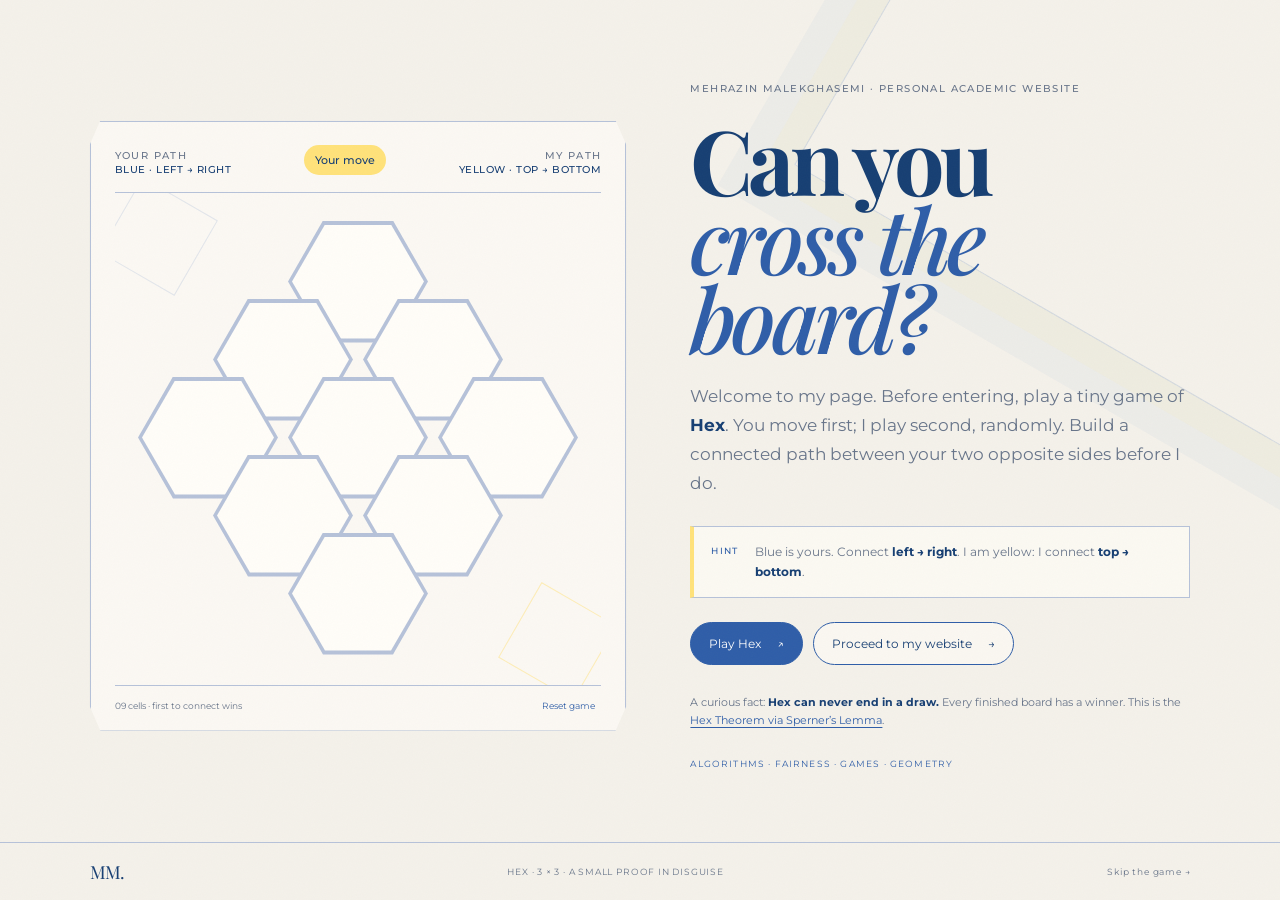
==== commit cdb4c30f: "Refresh Hex game stylesheet and script cache" ====
--- a/index.html
+++ b/index.html
@@ -1 +1 @@
-<!doctype html><html lang="en"><head><meta charset="utf-8"><meta name="viewport" content="width=device-width,initial-scale=1"><meta name="description" content="Mehrazin Malekghasemi — interactive academic website and Hex game."><title>Mehrazin Malekghasemi — Hex</title><link rel="preconnect" href="https://fonts.googleapis.com"><link rel="preconnect" href="https://fonts.gstatic.com" crossorigin><link href="https://fonts.googleapis.com/css2?family=Montserrat:wght@400;500;600;700;800&family=Playfair+Display:ital,wght@0,500;0,600;1,500&display=swap" rel="stylesheet"><link rel="stylesheet" href="hex.css?v=20260911e"></head><body><div class="hex-noise"></div><main class="landing"><section class="game-wrap" aria-label="Hex game"><div class="game-top"><div><span class="mini-label">YOUR PATH</span><strong>BLUE · LEFT → RIGHT</strong></div><div id="status" class="status">Your move</div><div><span class="mini-label">MY PATH</span><strong>YELLOW · TOP → BOTTOM</strong></div></div><div class="board-frame"><div id="board" class="board" role="grid" aria-label="3 by 3 Hex board"></div></div><div class="game-bottom"><span id="round">09 cells · first to connect wins</span><button id="reset" class="text-button" type="button">Reset game</button></div><div id="win-panel" class="win-panel" aria-live="polite"><div class="win-mark">✦</div><div><span class="mini-label">PATH FOUND</span><h2 id="win-title">You made it.</h2><p id="win-copy">Your blue path reached from left to right.</p></div><a class="button primary" href="home.html">Enter the website →</a></div></section><section class="intro"><div class="kicker">MEHRAZIN MALEKGHASEMI · PERSONAL ACADEMIC WEBSITE</div><h1>Can you<br><em>cross the board?</em></h1><p class="lead">Welcome to my page. Before entering, play a tiny game of <strong>Hex</strong>. You move first; I play second, randomly. Build a connected path between your two opposite sides before I do.</p><div class="hint"><span>HINT</span><p>Blue is yours. Connect <strong>left → right</strong>. I am yellow: I connect <strong>top → bottom</strong>.</p></div><div class="actions"><button id="start" class="button primary">Play Hex <span>↗</span></button><a class="button ghost" href="home.html">Proceed to my website <span>→</span></a></div><p class="theorem">A curious fact: <strong>Hex can never end in a draw.</strong> Every finished board has a winner. This is the <a href="https://discretemath.imp.fu-berlin.de/DMII-2019-20/Sperner.pdf" target="_blank" rel="noreferrer">Hex Theorem via Sperner’s Lemma</a>.</p><div class="signature">algorithms · fairness · games · geometry</div></section></main><footer><span>MM.</span><span>HEX · 3 × 3 · A SMALL PROOF IN DISGUISE</span><a href="home.html">Skip the game →</a></footer><script src="hex.js?v=20260911c"></script></body></html>+<!doctype html><html lang="en"><head><meta charset="utf-8"><meta name="viewport" content="width=device-width,initial-scale=1"><meta name="description" content="Mehrazin Malekghasemi — interactive academic website and Hex game."><title>Mehrazin Malekghasemi — Hex</title><link rel="preconnect" href="https://fonts.googleapis.com"><link rel="preconnect" href="https://fonts.gstatic.com" crossorigin><link href="https://fonts.googleapis.com/css2?family=Montserrat:wght@400;500;600;700;800&family=Playfair+Display:ital,wght@0,500;0,600;1,500&display=swap" rel="stylesheet"><link rel="stylesheet" href="hex.css?v=20260911f"></head><body><div class="hex-noise"></div><main class="landing"><section class="game-wrap" aria-label="Hex game"><div class="game-top"><div><span class="mini-label">YOUR PATH</span><strong>BLUE · LEFT → RIGHT</strong></div><div id="status" class="status">Your move</div><div><span class="mini-label">MY PATH</span><strong>YELLOW · TOP → BOTTOM</strong></div></div><div class="board-frame"><div id="board" class="board" role="grid" aria-label="3 by 3 Hex board"></div></div><div class="game-bottom"><span id="round">09 cells · first to connect wins</span><button id="reset" class="text-button" type="button">Reset game</button></div><div id="win-panel" class="win-panel" aria-live="polite"><div class="win-mark">✦</div><div><span class="mini-label">PATH FOUND</span><h2 id="win-title">You made it.</h2><p id="win-copy">Your blue path reached from left to right.</p></div><a class="button primary" href="home.html">Enter the website →</a></div></section><section class="intro"><div class="kicker">MEHRAZIN MALEKGHASEMI · PERSONAL ACADEMIC WEBSITE</div><h1>Can you<br><em>cross the board?</em></h1><p class="lead">Welcome to my page. Before entering, play a tiny game of <strong>Hex</strong>. You move first; I play second, randomly. Build a connected path between your two opposite sides before I do.</p><div class="hint"><span>HINT</span><p>Blue is yours. Connect <strong>left → right</strong>. I am yellow: I connect <strong>top → bottom</strong>.</p></div><div class="actions"><button id="start" class="button primary">Play Hex <span>↗</span></button><a class="button ghost" href="home.html">Proceed to my website <span>→</span></a></div><p class="theorem">A curious fact: <strong>Hex can never end in a draw.</strong> Every finished board has a winner. This is the <a href="https://discretemath.imp.fu-berlin.de/DMII-2019-20/Sperner.pdf" target="_blank" rel="noreferrer">Hex Theorem via Sperner’s Lemma</a>.</p><div class="signature">algorithms · fairness · games · geometry</div></section></main><footer><span>MM.</span><span>HEX · 3 × 3 · A SMALL PROOF IN DISGUISE</span><a href="home.html">Skip the game →</a></footer><script src="hex.js?v=20260911f"></script></body></html>
--- a/hex.css
+++ b/hex.css
@@ -1 +1 @@
-:root{--bg:#f4f1ea;--ink:#173f73;--muted:#68758a;--line:#b6c2d9;--yellow:#ffe27a;--blue:#2f5ea8;--card:#fffdf8}*{box-sizing:border-box}html,body{margin:0;min-height:100%;background:var(--bg);color:var(--ink)}body{font-family:"Montserrat",Arial,sans-serif;overflow-x:hidden}.hex-noise{position:fixed;inset:0;pointer-events:none;opacity:.025;z-index:5;background-image:url("data:image/svg+xml,%3Csvg xmlns='http://www.w3.org/2000/svg' width='160' height='160'%3E%3Cfilter id='n'%3E%3CfeTurbulence type='fractalNoise' baseFrequency='.8' numOctaves='3' stitchTiles='stitch'/%3E%3C/filter%3E%3Crect width='100%25' height='100%25' filter='url(%23n)'/%3E%3C/svg%3E")}.landing{min-height:calc(100vh - 58px);display:grid;grid-template-columns:minmax(470px,1.05fr) minmax(330px,.95fr);gap:5vw;align-items:center;padding:6vh 7vw 4vh;position:relative;overflow:hidden}.landing:before{content:"";position:absolute;width:620px;height:620px;right:-250px;top:-260px;border:1px solid rgba(47,94,168,.17);transform:rotate(30deg);box-shadow:0 0 0 28px rgba(255,226,122,.08),0 0 0 56px rgba(47,94,168,.04);pointer-events:none}.intro{max-width:650px;position:relative;z-index:2}.kicker,.mini-label{font:500 10px "Montserrat",sans-serif;letter-spacing:.14em;text-transform:uppercase;color:var(--muted)}h1{font-family:"Playfair Display",Georgia,serif;font-size:clamp(54px,7vw,94px);line-height:.88;letter-spacing:-.055em;margin:25px 0 26px}h1 em{font-family:"Playfair Display",Georgia,serif;font-weight:500;color:var(--blue)}.lead{font-size:17px;line-height:1.7;color:var(--muted);max-width:540px}.lead strong{color:var(--ink)}.hint{display:flex;gap:17px;align-items:flex-start;margin:28px 0 24px;padding:15px 17px;border:1px solid var(--line);border-left:4px solid var(--yellow);background:rgba(255,253,248,.65);max-width:520px}.hint span{font:500 9px "Montserrat",sans-serif;letter-spacing:.13em;color:var(--blue);padding-top:3px}.hint p{margin:0;font-size:12px;line-height:1.65;color:var(--muted)}.hint strong{color:var(--ink)}.actions{display:flex;gap:10px;flex-wrap:wrap}.button{display:inline-flex;align-items:center;gap:16px;padding:13px 18px;border:1px solid var(--blue);border-radius:999px;text-decoration:none;font-size:12px;cursor:pointer;transition:.2s;font-family:"Montserrat",sans-serif}.button.primary{background:var(--blue);color:#fff}.button.primary:hover{background:var(--ink);transform:translateY(-2px)}.button.ghost{background:rgba(255,253,248,.55);color:var(--ink)}.button.ghost:hover{background:var(--yellow);transform:translateY(-2px)}.theorem{max-width:560px;margin:28px 0 0;font:11px/1.7 "Montserrat",sans-serif;color:var(--muted)}.theorem strong{color:var(--ink)}.theorem a{color:var(--blue);text-underline-offset:3px}.game-wrap{position:relative;z-index:2;background:rgba(255,253,248,.67);border:1px solid var(--line);padding:22px 24px 18px;box-shadow:0 25px 70px rgba(23,63,115,.08);clip-path:polygon(2% 0,98% 0,100% 4%,100% 96%,98% 100%,2% 100%,0 96%,0 4%);order:-1}.game-top{display:flex;justify-content:space-between;align-items:center;gap:18px;border-bottom:1px solid var(--line);padding-bottom:15px}.game-top>div:first-child{text-align:left}.game-top>div:last-child{text-align:right}.game-top strong{display:block;font:500 10px/1.4 "Montserrat",sans-serif;letter-spacing:.05em}.status{font:500 11px "Montserrat",sans-serif;padding:8px 11px;background:var(--yellow);border-radius:999px;white-space:nowrap}.board-frame{padding:35px 25px 30px;display:flex;justify-content:center;position:relative;overflow:hidden}.board-frame:before,.board-frame:after{content:"";position:absolute;pointer-events:none;border:1px solid rgba(47,94,168,.12);width:85px;height:85px;transform:rotate(30deg)}.board-frame:before{left:0;top:0}.board-frame:after{right:0;bottom:0;border-color:rgba(255,226,122,.5)}.board{width:448px;height:294px;position:relative;flex:none}.cell{position:absolute;width:112px;height:98px;margin:0;padding:0;border:0;cursor:pointer;background:var(--line);clip-path:polygon(25% 0,75% 0,100% 50%,75% 100%,25% 100%,0 50%);transition:filter .15s;background-clip:border-box}.cell:after{content:"";position:absolute;inset:4px;background:var(--card);clip-path:inherit;transition:.15s}.cell:hover:not(.filled){filter:brightness(.97)}/* A 3×3 Hex board drawn like the reference: 1–2–3–2–1. The CSS positions preserve the six logical neighbors used by hex.js. */.cell[data-row="0"][data-col="0"]{left:0;top:98px}.cell[data-row="0"][data-col="1"]{left:84px;top:49px}.cell[data-row="0"][data-col="2"]{left:168px;top:0}.cell[data-row="1"][data-col="0"]{left:84px;top:147px}.cell[data-row="1"][data-col="1"]{left:168px;top:98px}.cell[data-row="1"][data-col="2"]{left:252px;top:49px}.cell[data-row="2"][data-col="0"]{left:168px;top:196px}.cell[data-row="2"][data-col="1"]{left:252px;top:147px}.cell[data-row="2"][data-col="2"]{left:336px;top:98px}.cell.user{background:var(--blue)}.cell.user:after{background:var(--blue);inset:5px}.cell.computer{background:var(--yellow)}.cell.computer:after{background:var(--yellow);inset:5px}.cell.winning{animation:winpulse .75s ease-in-out infinite alternate}.cell.user.winning{background:var(--ink)}.cell.user.winning:after{background:var(--ink)}.cell.computer.winning{background:#c6aa34}.cell.computer.winning:after{background:#c6aa34}@keyframes winpulse{to{filter:brightness(1.12)}}.game-bottom{display:flex;justify-content:space-between;align-items:center;border-top:1px solid var(--line);padding-top:13px;color:var(--muted);font:9px "Montserrat",sans-serif}.text-button{border:0;background:none;color:var(--blue);cursor:pointer;font:9px "Montserrat",sans-serif}.win-panel{display:none;position:absolute;inset:0;background:rgba(244,241,234,.97);z-index:4;padding:45px;align-items:center;gap:20px}.win-panel.show{display:flex}.win-mark{font-size:38px;color:var(--blue)}.win-panel h2{font-family:"Playfair Display",Georgia,serif;font-size:38px;letter-spacing:-.04em;margin:4px 0}.win-panel p{font-size:12px;line-height:1.7;color:var(--muted);max-width:400px}.win-panel .button{margin-left:auto;white-space:nowrap}.signature{margin-top:28px;font:9px "Montserrat",sans-serif;letter-spacing:.13em;text-transform:uppercase;color:var(--blue)}footer{height:58px;border-top:1px solid var(--line);display:flex;align-items:center;justify-content:space-between;padding:0 7vw;font:9px "Montserrat",sans-serif;letter-spacing:.09em;color:var(--muted)}footer span:first-child{font-family:"Playfair Display",Georgia,serif;font-size:18px;color:var(--ink);letter-spacing:-.05em}footer a{color:inherit;text-decoration:none}footer a:hover{color:var(--blue)}@media(max-width:1000px){.landing{grid-template-columns:1fr;gap:35px;padding-top:55px}.intro{max-width:760px}.game-wrap{max-width:650px;width:100%;justify-self:center}.theorem{margin-bottom:0}}@media(max-width:600px){.landing{padding:38px 20px 30px}.kicker{font-size:9px}h1{font-size:clamp(48px,16vw,74px)}.lead{font-size:15px}.hint{margin-top:22px}.game-wrap{padding:15px 13px 13px}.game-top{gap:8px}.game-top strong{font-size:8px}.game-top .mini-label{font-size:7px}.status{font-size:8px;padding:7px}.board-frame{padding:28px 4px 24px;overflow:hidden}.board{transform:scale(.82);transform-origin:center center;margin:-12px 0}.game-bottom{font-size:8px}.win-panel{padding:28px 22px;flex-wrap:wrap}.win-panel .button{margin-left:0}.win-panel h2{font-size:31px}footer{padding:0 20px;font-size:7px}footer span:nth-child(2){display:none}}+:root{--bg:#f4f1ea;--ink:#173f73;--muted:#68758a;--line:#b6c2d9;--yellow:#ffe27a;--blue:#2f5ea8;--card:#fffdf8}*{box-sizing:border-box}html,body{margin:0;min-height:100%;background:var(--bg);color:var(--ink)}body{font-family:"Montserrat",Arial,sans-serif;overflow-x:hidden}.hex-noise{position:fixed;inset:0;pointer-events:none;opacity:.025;z-index:5;background-image:url("data:image/svg+xml,%3Csvg xmlns='http://www.w3.org/2000/svg' width='160' height='160'%3E%3Cfilter id='n'%3E%3CfeTurbulence type='fractalNoise' baseFrequency='.8' numOctaves='3' stitchTiles='stitch'/%3E%3C/filter%3E%3Crect width='100%25' height='100%25' filter='url(%23n)'/%3E%3C/svg%3E")}.landing{min-height:calc(100vh - 58px);display:grid;grid-template-columns:minmax(470px,1.05fr) minmax(500px,.95fr);gap:5vw;align-items:center;padding:5vh 7vw 4vh;position:relative;overflow:hidden}.landing:before{content:"";position:absolute;width:620px;height:620px;right:-250px;top:-260px;border:1px solid rgba(47,94,168,.17);transform:rotate(30deg);box-shadow:0 0 0 28px rgba(255,226,122,.08),0 0 0 56px rgba(47,94,168,.04);pointer-events:none}.intro{max-width:650px;position:relative;z-index:2}.kicker,.mini-label{font:500 10px "Montserrat",sans-serif;letter-spacing:.14em;text-transform:uppercase;color:var(--muted)}h1{font-family:"Playfair Display",Georgia,serif;font-size:clamp(54px,7vw,94px);line-height:.88;letter-spacing:-.055em;margin:25px 0 26px}h1 em{font-family:"Playfair Display",Georgia,serif;font-weight:500;color:var(--blue)}.lead{font-size:17px;line-height:1.7;color:var(--muted);max-width:540px}.lead strong{color:var(--ink)}.hint{display:flex;gap:17px;align-items:flex-start;margin:28px 0 24px;padding:15px 17px;border:1px solid var(--line);border-left:4px solid var(--yellow);background:rgba(255,253,248,.65);max-width:520px}.hint span{font:500 9px "Montserrat",sans-serif;letter-spacing:.13em;color:var(--blue);padding-top:3px}.hint p{margin:0;font-size:12px;line-height:1.65;color:var(--muted)}.hint strong{color:var(--ink)}.actions{display:flex;gap:10px;flex-wrap:wrap}.button{display:inline-flex;align-items:center;gap:16px;padding:13px 18px;border:1px solid var(--blue);border-radius:999px;text-decoration:none;font-size:12px;cursor:pointer;transition:.2s;font-family:"Montserrat",sans-serif}.button.primary{background:var(--blue);color:#fff}.button.primary:hover{background:var(--ink);transform:translateY(-2px)}.button.ghost{background:rgba(255,253,248,.55);color:var(--ink)}.button.ghost:hover{background:var(--yellow);transform:translateY(-2px)}.theorem{max-width:560px;margin:28px 0 0;font:11px/1.7 "Montserrat",sans-serif;color:var(--muted)}.theorem strong{color:var(--ink)}.theorem a{color:var(--blue);text-underline-offset:3px}.game-wrap{position:relative;z-index:2;background:rgba(255,253,248,.67);border:1px solid var(--line);padding:22px 24px 18px;box-shadow:0 25px 70px rgba(23,63,115,.08);clip-path:polygon(2% 0,98% 0,100% 4%,100% 96%,98% 100%,2% 100%,0 96%,0 4%);order:-1}.game-top{display:flex;justify-content:space-between;align-items:center;gap:18px;border-bottom:1px solid var(--line);padding-bottom:15px}.game-top>div:first-child{text-align:left}.game-top>div:last-child{text-align:right}.game-top strong{display:block;font:500 10px/1.4 "Montserrat",sans-serif;letter-spacing:.05em}.status{font:500 11px "Montserrat",sans-serif;padding:8px 11px;background:var(--yellow);border-radius:999px;white-space:nowrap}.board-frame{padding:28px 8px 26px;display:flex;justify-content:center;position:relative;overflow:hidden}.board-frame:before,.board-frame:after{content:"";position:absolute;pointer-events:none;border:1px solid rgba(47,94,168,.12);width:85px;height:85px;transform:rotate(30deg)}.board-frame:before{left:0;top:0}.board-frame:after{right:0;bottom:0;border-color:rgba(255,226,122,.5)}.board{width:490px;height:438px;position:relative;flex:none}.cell{position:absolute;width:140px;height:122px;margin:0;padding:0;border:0;cursor:pointer;background:var(--line);clip-path:polygon(25% 0,75% 0,100% 50%,75% 100%,25% 100%,0 50%);transition:filter .15s,transform .15s;background-clip:border-box}.cell:after{content:"";position:absolute;inset:4px;background:var(--card);clip-path:inherit;transition:.15s}.cell:hover:not(.filled){filter:brightness(.97);transform:translateY(-2px)}/* Reference-style 1–2–3–2–1 honeycomb. The nine logical cells are arranged as a visual Hex cluster. */.cell[data-row="0"][data-col="0"]{left:175px;top:0}.cell[data-row="0"][data-col="1"]{left:100px;top:78px}.cell[data-row="0"][data-col="2"]{left:250px;top:78px}.cell[data-row="1"][data-col="0"]{left:25px;top:156px}.cell[data-row="1"][data-col="1"]{left:175px;top:156px}.cell[data-row="1"][data-col="2"]{left:325px;top:156px}.cell[data-row="2"][data-col="0"]{left:100px;top:234px}.cell[data-row="2"][data-col="1"]{left:250px;top:234px}.cell[data-row="2"][data-col="2"]{left:175px;top:312px}.cell.user{background:var(--blue)}.cell.user:after{background:var(--blue);inset:5px}.cell.computer{background:var(--yellow)}.cell.computer:after{background:var(--yellow);inset:5px}.cell.winning{animation:winpulse .75s ease-in-out infinite alternate}.cell.user.winning{background:var(--ink)}.cell.user.winning:after{background:var(--ink)}.cell.computer.winning{background:#c6aa34}.cell.computer.winning:after{background:#c6aa34}@keyframes winpulse{to{filter:brightness(1.12)}}.game-bottom{display:flex;justify-content:space-between;align-items:center;border-top:1px solid var(--line);padding-top:13px;color:var(--muted);font:9px "Montserrat",sans-serif}.text-button{border:0;background:none;color:var(--blue);cursor:pointer;font:9px "Montserrat",sans-serif}.win-panel{display:none;position:absolute;inset:0;background:rgba(244,241,234,.97);z-index:4;padding:45px;align-items:center;gap:20px}.win-panel.show{display:flex}.win-mark{font-size:38px;color:var(--blue)}.win-panel h2{font-family:"Playfair Display",Georgia,serif;font-size:38px;letter-spacing:-.04em;margin:4px 0}.win-panel p{font-size:12px;line-height:1.7;color:var(--muted);max-width:400px}.win-panel .button{margin-left:auto;white-space:nowrap}.signature{margin-top:28px;font:9px "Montserrat",sans-serif;letter-spacing:.13em;text-transform:uppercase;color:var(--blue)}footer{height:58px;border-top:1px solid var(--line);display:flex;align-items:center;justify-content:space-between;padding:0 7vw;font:9px "Montserrat",sans-serif;letter-spacing:.09em;color:var(--muted)}footer span:first-child{font-family:"Playfair Display",Georgia,serif;font-size:18px;color:var(--ink);letter-spacing:-.05em}footer a{color:inherit;text-decoration:none}footer a:hover{color:var(--blue)}@media(max-width:1000px){.landing{grid-template-columns:1fr;gap:35px;padding-top:55px}.intro{max-width:760px}.game-wrap{max-width:650px;width:100%;justify-self:center}.theorem{margin-bottom:0}}@media(max-width:600px){.landing{padding:38px 20px 30px}.kicker{font-size:9px}h1{font-size:clamp(48px,16vw,74px)}.lead{font-size:15px}.hint{margin-top:22px}.game-wrap{padding:15px 13px 13px}.game-top{gap:8px}.game-top strong{font-size:8px}.game-top .mini-label{font-size:7px}.status{font-size:8px;padding:7px}.board-frame{padding:22px 0 20px}.board{transform:scale(.72);transform-origin:center center;margin:-62px 0}.game-bottom{font-size:8px}.win-panel{padding:28px 22px;flex-wrap:wrap}.win-panel .button{margin-left:0}.win-panel h2{font-size:31px}footer{padding:0 20px;font-size:7px}footer span:nth-child(2){display:none}}
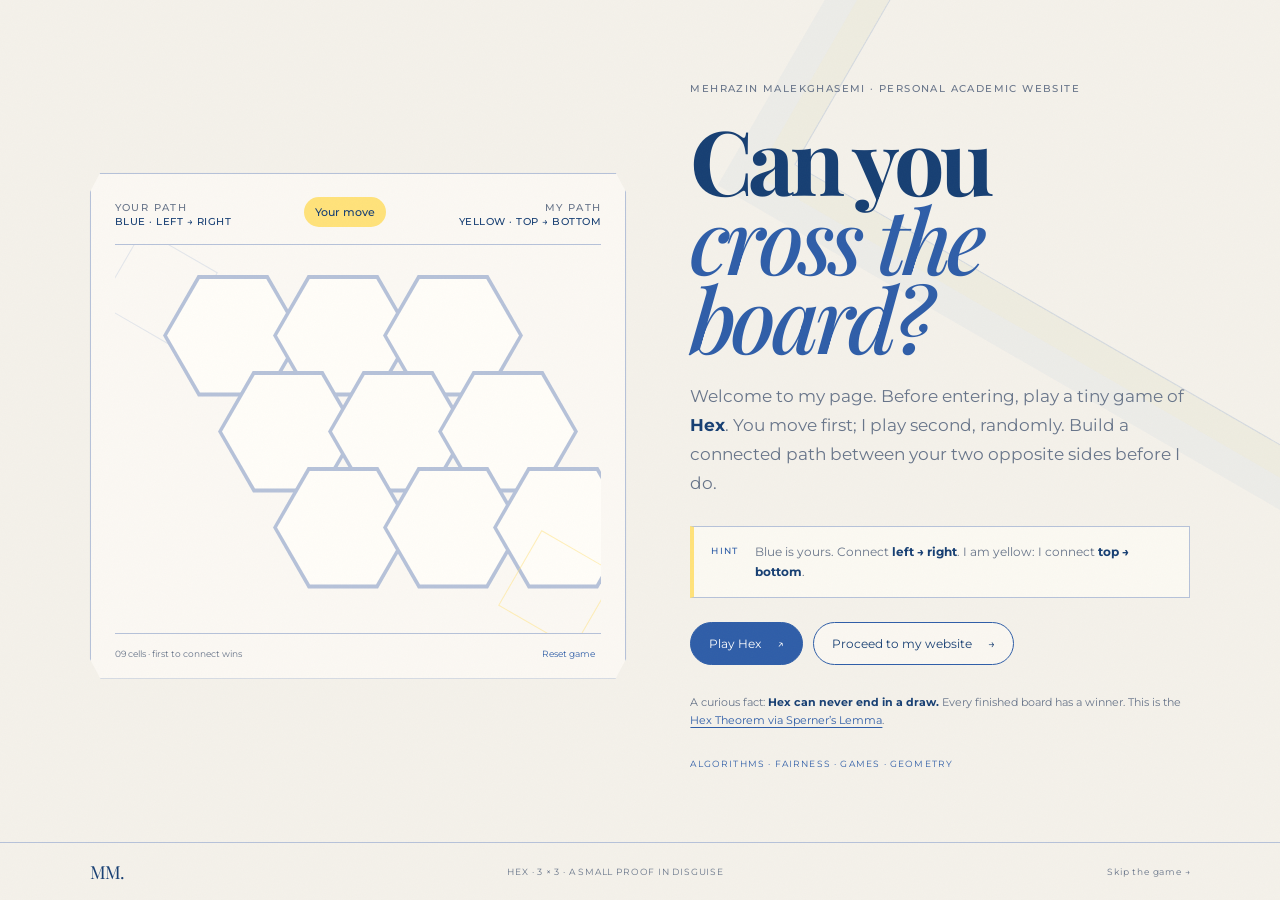
==== commit 5039256c: "Refresh Hex board assets after game fixes" ====
--- a/index.html
+++ b/index.html
@@ -1 +1 @@
-<!doctype html><html lang="en"><head><meta charset="utf-8"><meta name="viewport" content="width=device-width,initial-scale=1"><meta name="description" content="Mehrazin Malekghasemi — interactive academic website and Hex game."><title>Mehrazin Malekghasemi — Hex</title><link rel="preconnect" href="https://fonts.googleapis.com"><link rel="preconnect" href="https://fonts.gstatic.com" crossorigin><link href="https://fonts.googleapis.com/css2?family=Montserrat:wght@400;500;600;700;800&family=Playfair+Display:ital,wght@0,500;0,600;1,500&display=swap" rel="stylesheet"><link rel="stylesheet" href="hex.css?v=20260911f"></head><body><div class="hex-noise"></div><main class="landing"><section class="game-wrap" aria-label="Hex game"><div class="game-top"><div><span class="mini-label">YOUR PATH</span><strong>BLUE · LEFT → RIGHT</strong></div><div id="status" class="status">Your move</div><div><span class="mini-label">MY PATH</span><strong>YELLOW · TOP → BOTTOM</strong></div></div><div class="board-frame"><div id="board" class="board" role="grid" aria-label="3 by 3 Hex board"></div></div><div class="game-bottom"><span id="round">09 cells · first to connect wins</span><button id="reset" class="text-button" type="button">Reset game</button></div><div id="win-panel" class="win-panel" aria-live="polite"><div class="win-mark">✦</div><div><span class="mini-label">PATH FOUND</span><h2 id="win-title">You made it.</h2><p id="win-copy">Your blue path reached from left to right.</p></div><a class="button primary" href="home.html">Enter the website →</a></div></section><section class="intro"><div class="kicker">MEHRAZIN MALEKGHASEMI · PERSONAL ACADEMIC WEBSITE</div><h1>Can you<br><em>cross the board?</em></h1><p class="lead">Welcome to my page. Before entering, play a tiny game of <strong>Hex</strong>. You move first; I play second, randomly. Build a connected path between your two opposite sides before I do.</p><div class="hint"><span>HINT</span><p>Blue is yours. Connect <strong>left → right</strong>. I am yellow: I connect <strong>top → bottom</strong>.</p></div><div class="actions"><button id="start" class="button primary">Play Hex <span>↗</span></button><a class="button ghost" href="home.html">Proceed to my website <span>→</span></a></div><p class="theorem">A curious fact: <strong>Hex can never end in a draw.</strong> Every finished board has a winner. This is the <a href="https://discretemath.imp.fu-berlin.de/DMII-2019-20/Sperner.pdf" target="_blank" rel="noreferrer">Hex Theorem via Sperner’s Lemma</a>.</p><div class="signature">algorithms · fairness · games · geometry</div></section></main><footer><span>MM.</span><span>HEX · 3 × 3 · A SMALL PROOF IN DISGUISE</span><a href="home.html">Skip the game →</a></footer><script src="hex.js?v=20260911f"></script></body></html>+<!doctype html><html lang="en"><head><meta charset="utf-8"><meta name="viewport" content="width=device-width,initial-scale=1"><meta name="description" content="Mehrazin Malekghasemi — interactive academic website and Hex game."><title>Mehrazin Malekghasemi — Hex</title><link rel="preconnect" href="https://fonts.googleapis.com"><link rel="preconnect" href="https://fonts.gstatic.com" crossorigin><link href="https://fonts.googleapis.com/css2?family=Montserrat:wght@400;500;600;700;800&family=Playfair+Display:ital,wght@0,500;0,600;1,500&display=swap" rel="stylesheet"><link rel="stylesheet" href="hex.css?v=20260911g"></head><body><div class="hex-noise"></div><main class="landing"><section class="game-wrap" aria-label="Hex game"><div class="game-top"><div><span class="mini-label">YOUR PATH</span><strong>BLUE · LEFT → RIGHT</strong></div><div id="status" class="status">Your move</div><div><span class="mini-label">MY PATH</span><strong>YELLOW · TOP → BOTTOM</strong></div></div><div class="board-frame"><div id="board" class="board" role="grid" aria-label="3 by 3 Hex board"></div></div><div class="game-bottom"><span id="round">09 cells · first to connect wins</span><button id="reset" class="text-button" type="button">Reset game</button></div><div id="win-panel" class="win-panel" aria-live="polite"><div class="win-mark">✦</div><div><span class="mini-label">PATH FOUND</span><h2 id="win-title">You made it.</h2><p id="win-copy">Your blue path reached from left to right.</p></div><a class="button primary" href="home.html">Enter the website →</a></div></section><section class="intro"><div class="kicker">MEHRAZIN MALEKGHASEMI · PERSONAL ACADEMIC WEBSITE</div><h1>Can you<br><em>cross the board?</em></h1><p class="lead">Welcome to my page. Before entering, play a tiny game of <strong>Hex</strong>. You move first; I play second, randomly. Build a connected path between your two opposite sides before I do.</p><div class="hint"><span>HINT</span><p>Blue is yours. Connect <strong>left → right</strong>. I am yellow: I connect <strong>top → bottom</strong>.</p></div><div class="actions"><button id="start" class="button primary">Play Hex <span>↗</span></button><a class="button ghost" href="home.html">Proceed to my website <span>→</span></a></div><p class="theorem">A curious fact: <strong>Hex can never end in a draw.</strong> Every finished board has a winner. This is the <a href="https://discretemath.imp.fu-berlin.de/DMII-2019-20/Sperner.pdf" target="_blank" rel="noreferrer">Hex Theorem via Sperner’s Lemma</a>.</p><div class="signature">algorithms · fairness · games · geometry</div></section></main><footer><span>MM.</span><span>HEX · 3 × 3 · A SMALL PROOF IN DISGUISE</span><a href="home.html">Skip the game →</a></footer><script src="hex.js?v=20260911g"></script></body></html>
--- a/hex.css
+++ b/hex.css
@@ -1 +1 @@
-:root{--bg:#f4f1ea;--ink:#173f73;--muted:#68758a;--line:#b6c2d9;--yellow:#ffe27a;--blue:#2f5ea8;--card:#fffdf8}*{box-sizing:border-box}html,body{margin:0;min-height:100%;background:var(--bg);color:var(--ink)}body{font-family:"Montserrat",Arial,sans-serif;overflow-x:hidden}.hex-noise{position:fixed;inset:0;pointer-events:none;opacity:.025;z-index:5;background-image:url("data:image/svg+xml,%3Csvg xmlns='http://www.w3.org/2000/svg' width='160' height='160'%3E%3Cfilter id='n'%3E%3CfeTurbulence type='fractalNoise' baseFrequency='.8' numOctaves='3' stitchTiles='stitch'/%3E%3C/filter%3E%3Crect width='100%25' height='100%25' filter='url(%23n)'/%3E%3C/svg%3E")}.landing{min-height:calc(100vh - 58px);display:grid;grid-template-columns:minmax(470px,1.05fr) minmax(500px,.95fr);gap:5vw;align-items:center;padding:5vh 7vw 4vh;position:relative;overflow:hidden}.landing:before{content:"";position:absolute;width:620px;height:620px;right:-250px;top:-260px;border:1px solid rgba(47,94,168,.17);transform:rotate(30deg);box-shadow:0 0 0 28px rgba(255,226,122,.08),0 0 0 56px rgba(47,94,168,.04);pointer-events:none}.intro{max-width:650px;position:relative;z-index:2}.kicker,.mini-label{font:500 10px "Montserrat",sans-serif;letter-spacing:.14em;text-transform:uppercase;color:var(--muted)}h1{font-family:"Playfair Display",Georgia,serif;font-size:clamp(54px,7vw,94px);line-height:.88;letter-spacing:-.055em;margin:25px 0 26px}h1 em{font-family:"Playfair Display",Georgia,serif;font-weight:500;color:var(--blue)}.lead{font-size:17px;line-height:1.7;color:var(--muted);max-width:540px}.lead strong{color:var(--ink)}.hint{display:flex;gap:17px;align-items:flex-start;margin:28px 0 24px;padding:15px 17px;border:1px solid var(--line);border-left:4px solid var(--yellow);background:rgba(255,253,248,.65);max-width:520px}.hint span{font:500 9px "Montserrat",sans-serif;letter-spacing:.13em;color:var(--blue);padding-top:3px}.hint p{margin:0;font-size:12px;line-height:1.65;color:var(--muted)}.hint strong{color:var(--ink)}.actions{display:flex;gap:10px;flex-wrap:wrap}.button{display:inline-flex;align-items:center;gap:16px;padding:13px 18px;border:1px solid var(--blue);border-radius:999px;text-decoration:none;font-size:12px;cursor:pointer;transition:.2s;font-family:"Montserrat",sans-serif}.button.primary{background:var(--blue);color:#fff}.button.primary:hover{background:var(--ink);transform:translateY(-2px)}.button.ghost{background:rgba(255,253,248,.55);color:var(--ink)}.button.ghost:hover{background:var(--yellow);transform:translateY(-2px)}.theorem{max-width:560px;margin:28px 0 0;font:11px/1.7 "Montserrat",sans-serif;color:var(--muted)}.theorem strong{color:var(--ink)}.theorem a{color:var(--blue);text-underline-offset:3px}.game-wrap{position:relative;z-index:2;background:rgba(255,253,248,.67);border:1px solid var(--line);padding:22px 24px 18px;box-shadow:0 25px 70px rgba(23,63,115,.08);clip-path:polygon(2% 0,98% 0,100% 4%,100% 96%,98% 100%,2% 100%,0 96%,0 4%);order:-1}.game-top{display:flex;justify-content:space-between;align-items:center;gap:18px;border-bottom:1px solid var(--line);padding-bottom:15px}.game-top>div:first-child{text-align:left}.game-top>div:last-child{text-align:right}.game-top strong{display:block;font:500 10px/1.4 "Montserrat",sans-serif;letter-spacing:.05em}.status{font:500 11px "Montserrat",sans-serif;padding:8px 11px;background:var(--yellow);border-radius:999px;white-space:nowrap}.board-frame{padding:28px 8px 26px;display:flex;justify-content:center;position:relative;overflow:hidden}.board-frame:before,.board-frame:after{content:"";position:absolute;pointer-events:none;border:1px solid rgba(47,94,168,.12);width:85px;height:85px;transform:rotate(30deg)}.board-frame:before{left:0;top:0}.board-frame:after{right:0;bottom:0;border-color:rgba(255,226,122,.5)}.board{width:490px;height:438px;position:relative;flex:none}.cell{position:absolute;width:140px;height:122px;margin:0;padding:0;border:0;cursor:pointer;background:var(--line);clip-path:polygon(25% 0,75% 0,100% 50%,75% 100%,25% 100%,0 50%);transition:filter .15s,transform .15s;background-clip:border-box}.cell:after{content:"";position:absolute;inset:4px;background:var(--card);clip-path:inherit;transition:.15s}.cell:hover:not(.filled){filter:brightness(.97);transform:translateY(-2px)}/* Reference-style 1–2–3–2–1 honeycomb. The nine logical cells are arranged as a visual Hex cluster. */.cell[data-row="0"][data-col="0"]{left:175px;top:0}.cell[data-row="0"][data-col="1"]{left:100px;top:78px}.cell[data-row="0"][data-col="2"]{left:250px;top:78px}.cell[data-row="1"][data-col="0"]{left:25px;top:156px}.cell[data-row="1"][data-col="1"]{left:175px;top:156px}.cell[data-row="1"][data-col="2"]{left:325px;top:156px}.cell[data-row="2"][data-col="0"]{left:100px;top:234px}.cell[data-row="2"][data-col="1"]{left:250px;top:234px}.cell[data-row="2"][data-col="2"]{left:175px;top:312px}.cell.user{background:var(--blue)}.cell.user:after{background:var(--blue);inset:5px}.cell.computer{background:var(--yellow)}.cell.computer:after{background:var(--yellow);inset:5px}.cell.winning{animation:winpulse .75s ease-in-out infinite alternate}.cell.user.winning{background:var(--ink)}.cell.user.winning:after{background:var(--ink)}.cell.computer.winning{background:#c6aa34}.cell.computer.winning:after{background:#c6aa34}@keyframes winpulse{to{filter:brightness(1.12)}}.game-bottom{display:flex;justify-content:space-between;align-items:center;border-top:1px solid var(--line);padding-top:13px;color:var(--muted);font:9px "Montserrat",sans-serif}.text-button{border:0;background:none;color:var(--blue);cursor:pointer;font:9px "Montserrat",sans-serif}.win-panel{display:none;position:absolute;inset:0;background:rgba(244,241,234,.97);z-index:4;padding:45px;align-items:center;gap:20px}.win-panel.show{display:flex}.win-mark{font-size:38px;color:var(--blue)}.win-panel h2{font-family:"Playfair Display",Georgia,serif;font-size:38px;letter-spacing:-.04em;margin:4px 0}.win-panel p{font-size:12px;line-height:1.7;color:var(--muted);max-width:400px}.win-panel .button{margin-left:auto;white-space:nowrap}.signature{margin-top:28px;font:9px "Montserrat",sans-serif;letter-spacing:.13em;text-transform:uppercase;color:var(--blue)}footer{height:58px;border-top:1px solid var(--line);display:flex;align-items:center;justify-content:space-between;padding:0 7vw;font:9px "Montserrat",sans-serif;letter-spacing:.09em;color:var(--muted)}footer span:first-child{font-family:"Playfair Display",Georgia,serif;font-size:18px;color:var(--ink);letter-spacing:-.05em}footer a{color:inherit;text-decoration:none}footer a:hover{color:var(--blue)}@media(max-width:1000px){.landing{grid-template-columns:1fr;gap:35px;padding-top:55px}.intro{max-width:760px}.game-wrap{max-width:650px;width:100%;justify-self:center}.theorem{margin-bottom:0}}@media(max-width:600px){.landing{padding:38px 20px 30px}.kicker{font-size:9px}h1{font-size:clamp(48px,16vw,74px)}.lead{font-size:15px}.hint{margin-top:22px}.game-wrap{padding:15px 13px 13px}.game-top{gap:8px}.game-top strong{font-size:8px}.game-top .mini-label{font-size:7px}.status{font-size:8px;padding:7px}.board-frame{padding:22px 0 20px}.board{transform:scale(.72);transform-origin:center center;margin:-62px 0}.game-bottom{font-size:8px}.win-panel{padding:28px 22px;flex-wrap:wrap}.win-panel .button{margin-left:0}.win-panel h2{font-size:31px}footer{padding:0 20px;font-size:7px}footer span:nth-child(2){display:none}}+:root{--bg:#f4f1ea;--ink:#173f73;--muted:#68758a;--line:#b6c2d9;--yellow:#ffe27a;--blue:#2f5ea8;--card:#fffdf8}*{box-sizing:border-box}html,body{margin:0;min-height:100%;background:var(--bg);color:var(--ink)}body{font-family:"Montserrat",Arial,sans-serif;overflow-x:hidden}.hex-noise{position:fixed;inset:0;pointer-events:none;opacity:.025;z-index:5;background-image:url("data:image/svg+xml,%3Csvg xmlns='http://www.w3.org/2000/svg' width='160' height='160'%3E%3Cfilter id='n'%3E%3CfeTurbulence type='fractalNoise' baseFrequency='.8' numOctaves='3' stitchTiles='stitch'/%3E%3C/filter%3E%3Crect width='100%25' height='100%25' filter='url(%23n)'/%3E%3C/svg%3E")}.landing{min-height:calc(100vh - 58px);display:grid;grid-template-columns:minmax(470px,1.05fr) minmax(500px,.95fr);gap:5vw;align-items:center;padding:5vh 7vw 4vh;position:relative;overflow:hidden}.landing:before{content:"";position:absolute;width:620px;height:620px;right:-250px;top:-260px;border:1px solid rgba(47,94,168,.17);transform:rotate(30deg);box-shadow:0 0 0 28px rgba(255,226,122,.08),0 0 0 56px rgba(47,94,168,.04);pointer-events:none}.intro{max-width:650px;position:relative;z-index:2}.kicker,.mini-label{font:500 10px "Montserrat",sans-serif;letter-spacing:.14em;text-transform:uppercase;color:var(--muted)}h1{font-family:"Playfair Display",Georgia,serif;font-size:clamp(54px,7vw,94px);line-height:.88;letter-spacing:-.055em;margin:25px 0 26px}h1 em{font-family:"Playfair Display",Georgia,serif;font-weight:500;color:var(--blue)}.lead{font-size:17px;line-height:1.7;color:var(--muted);max-width:540px}.lead strong{color:var(--ink)}.hint{display:flex;gap:17px;align-items:flex-start;margin:28px 0 24px;padding:15px 17px;border:1px solid var(--line);border-left:4px solid var(--yellow);background:rgba(255,253,248,.65);max-width:520px}.hint span{font:500 9px "Montserrat",sans-serif;letter-spacing:.13em;color:var(--blue);padding-top:3px}.hint p{margin:0;font-size:12px;line-height:1.65;color:var(--muted)}.hint strong{color:var(--ink)}.actions{display:flex;gap:10px;flex-wrap:wrap}.button{display:inline-flex;align-items:center;gap:16px;padding:13px 18px;border:1px solid var(--blue);border-radius:999px;text-decoration:none;font-size:12px;cursor:pointer;transition:.2s;font-family:"Montserrat",sans-serif}.button.primary{background:var(--blue);color:#fff}.button.primary:hover{background:var(--ink);transform:translateY(-2px)}.button.ghost{background:rgba(255,253,248,.55);color:var(--ink)}.button.ghost:hover{background:var(--yellow);transform:translateY(-2px)}.theorem{max-width:560px;margin:28px 0 0;font:11px/1.7 "Montserrat",sans-serif;color:var(--muted)}.theorem strong{color:var(--ink)}.theorem a{color:var(--blue);text-underline-offset:3px}.game-wrap{position:relative;z-index:2;background:rgba(255,253,248,.67);border:1px solid var(--line);padding:22px 24px 18px;box-shadow:0 25px 70px rgba(23,63,115,.08);clip-path:polygon(2% 0,98% 0,100% 4%,100% 96%,98% 100%,2% 100%,0 96%,0 4%);order:-1}.game-top{display:flex;justify-content:space-between;align-items:center;gap:18px;border-bottom:1px solid var(--line);padding-bottom:15px}.game-top>div:first-child{text-align:left}.game-top>div:last-child{text-align:right}.game-top strong{display:block;font:500 10px/1.4 "Montserrat",sans-serif;letter-spacing:.05em}.status{font:500 11px "Montserrat",sans-serif;padding:8px 11px;background:var(--yellow);border-radius:999px;white-space:nowrap}.board-frame{padding:30px 8px 28px;display:flex;justify-content:center;position:relative;overflow:hidden}.board-frame:before,.board-frame:after{content:"";position:absolute;pointer-events:none;border:1px solid rgba(47,94,168,.12);width:85px;height:85px;transform:rotate(30deg)}.board-frame:before{left:0;top:0}.board-frame:after{right:0;bottom:0;border-color:rgba(255,226,122,.5)}.board{width:390px;height:330px;position:relative;flex:none}.cell{position:absolute;width:140px;height:122px;margin:0;padding:0;border:0;cursor:pointer;background:var(--line);clip-path:polygon(25% 0,75% 0,100% 50%,75% 100%,25% 100%,0 50%);transition:filter .15s,transform .15s;background-clip:border-box}.cell:after{content:"";position:absolute;inset:4px;background:var(--card);clip-path:inherit;transition:.15s}.cell:hover:not(.filled){filter:brightness(.97);transform:translateY(-2px)}/* Standard 3×3 Hex parallelogram. Five-pixel clearance is built into the center-to-center spacing, so no cell overlaps another. */.cell[data-row="0"][data-col="0"]{left:0;top:0}.cell[data-row="0"][data-col="1"]{left:110px;top:0}.cell[data-row="0"][data-col="2"]{left:220px;top:0}.cell[data-row="1"][data-col="0"]{left:55px;top:96px}.cell[data-row="1"][data-col="1"]{left:165px;top:96px}.cell[data-row="1"][data-col="2"]{left:275px;top:96px}.cell[data-row="2"][data-col="0"]{left:110px;top:192px}.cell[data-row="2"][data-col="1"]{left:220px;top:192px}.cell[data-row="2"][data-col="2"]{left:330px;top:192px}.cell.user{background:var(--blue)}.cell.user:after{background:var(--blue);inset:5px}.cell.computer{background:var(--yellow)}.cell.computer:after{background:var(--yellow);inset:5px}.cell.winning{animation:winpulse .75s ease-in-out infinite alternate}.cell.user.winning{background:var(--ink)}.cell.user.winning:after{background:var(--ink)}.cell.computer.winning{background:#c6aa34}.cell.computer.winning:after{background:#c6aa34}@keyframes winpulse{to{filter:brightness(1.12)}}.game-bottom{display:flex;justify-content:space-between;align-items:center;border-top:1px solid var(--line);padding-top:13px;color:var(--muted);font:9px "Montserrat",sans-serif}.text-button{border:0;background:none;color:var(--blue);cursor:pointer;font:9px "Montserrat",sans-serif}.win-panel{display:none;position:absolute;inset:0;background:rgba(244,241,234,.97);z-index:4;padding:45px;align-items:center;gap:20px}.win-panel.show{display:flex}.win-mark{font-size:38px;color:var(--blue)}.win-panel h2{font-family:"Playfair Display",Georgia,serif;font-size:38px;letter-spacing:-.04em;margin:4px 0}.win-panel p{font-size:12px;line-height:1.7;color:var(--muted);max-width:400px}.win-panel .button{margin-left:auto;white-space:nowrap}.signature{margin-top:28px;font:9px "Montserrat",sans-serif;letter-spacing:.13em;text-transform:uppercase;color:var(--blue)}footer{height:58px;border-top:1px solid var(--line);display:flex;align-items:center;justify-content:space-between;padding:0 7vw;font:9px "Montserrat",sans-serif;letter-spacing:.09em;color:var(--muted)}footer span:first-child{font-family:"Playfair Display",Georgia,serif;font-size:18px;color:var(--ink);letter-spacing:-.05em}footer a{color:inherit;text-decoration:none}footer a:hover{color:var(--blue)}@media(max-width:1000px){.landing{grid-template-columns:1fr;gap:35px;padding-top:55px}.intro{max-width:760px}.game-wrap{max-width:650px;width:100%;justify-self:center}.theorem{margin-bottom:0}}@media(max-width:600px){.landing{padding:38px 20px 30px}.kicker{font-size:9px}h1{font-size:clamp(48px,16vw,74px)}.lead{font-size:15px}.hint{margin-top:22px}.game-wrap{padding:15px 13px 13px}.game-top{gap:8px}.game-top strong{font-size:8px}.game-top .mini-label{font-size:7px}.status{font-size:8px;padding:7px}.board-frame{padding:22px 0 20px}.board{transform:scale(.55);transform-origin:center center;margin:-40px 0}.game-bottom{font-size:8px}.win-panel{padding:28px 22px;flex-wrap:wrap}.win-panel .button{margin-left:0}.win-panel h2{font-size:31px}footer{padding:0 20px;font-size:7px}footer span:nth-child(2){display:none}}
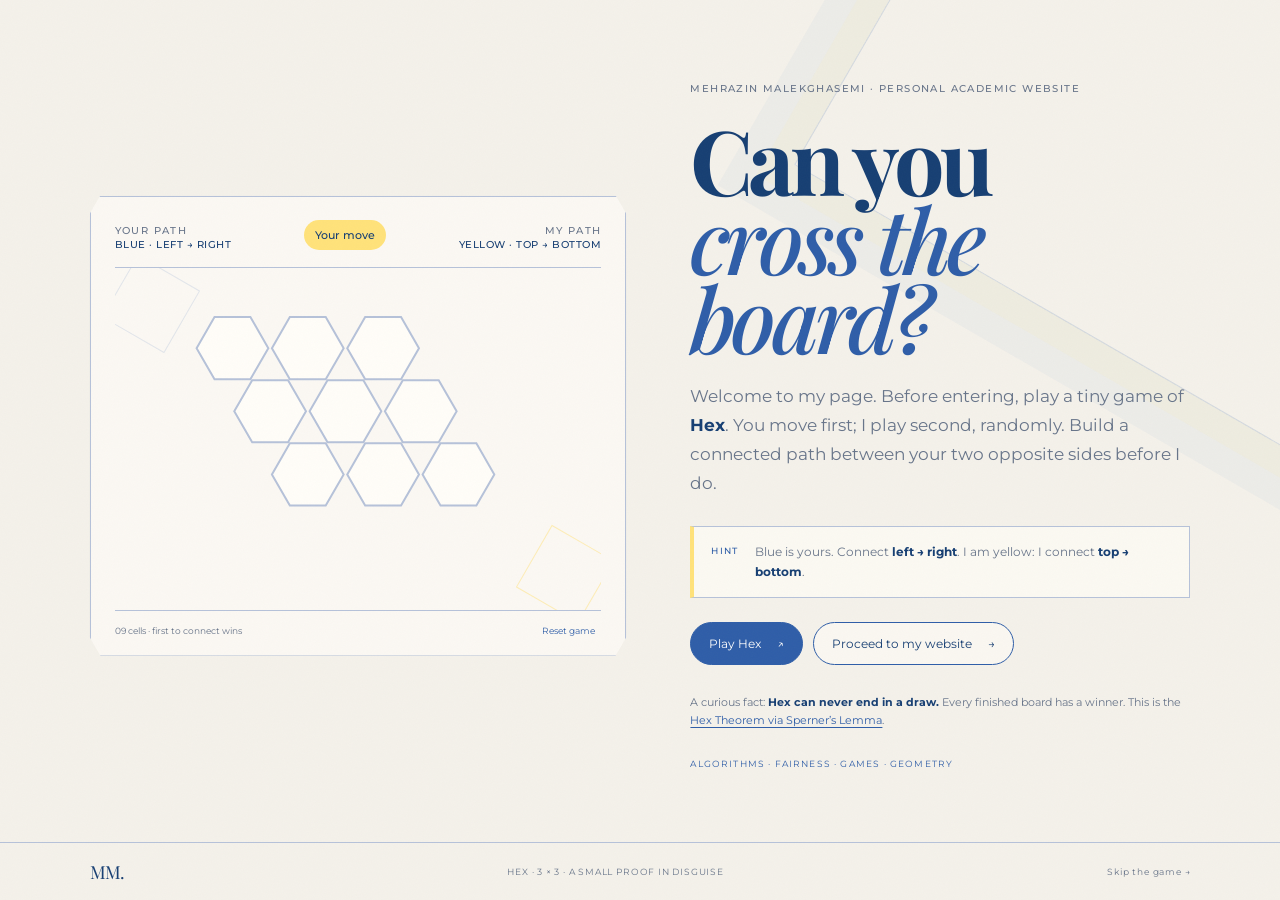
==== commit 74a5bc77: "Use new Hex engine and SVG board" ====
--- a/index.html
+++ b/index.html
@@ -1 +1 @@
-<!doctype html><html lang="en"><head><meta charset="utf-8"><meta name="viewport" content="width=device-width,initial-scale=1"><meta name="description" content="Mehrazin Malekghasemi — interactive academic website and Hex game."><title>Mehrazin Malekghasemi — Hex</title><link rel="preconnect" href="https://fonts.googleapis.com"><link rel="preconnect" href="https://fonts.gstatic.com" crossorigin><link href="https://fonts.googleapis.com/css2?family=Montserrat:wght@400;500;600;700;800&family=Playfair+Display:ital,wght@0,500;0,600;1,500&display=swap" rel="stylesheet"><link rel="stylesheet" href="hex.css?v=20260911g"></head><body><div class="hex-noise"></div><main class="landing"><section class="game-wrap" aria-label="Hex game"><div class="game-top"><div><span class="mini-label">YOUR PATH</span><strong>BLUE · LEFT → RIGHT</strong></div><div id="status" class="status">Your move</div><div><span class="mini-label">MY PATH</span><strong>YELLOW · TOP → BOTTOM</strong></div></div><div class="board-frame"><div id="board" class="board" role="grid" aria-label="3 by 3 Hex board"></div></div><div class="game-bottom"><span id="round">09 cells · first to connect wins</span><button id="reset" class="text-button" type="button">Reset game</button></div><div id="win-panel" class="win-panel" aria-live="polite"><div class="win-mark">✦</div><div><span class="mini-label">PATH FOUND</span><h2 id="win-title">You made it.</h2><p id="win-copy">Your blue path reached from left to right.</p></div><a class="button primary" href="home.html">Enter the website →</a></div></section><section class="intro"><div class="kicker">MEHRAZIN MALEKGHASEMI · PERSONAL ACADEMIC WEBSITE</div><h1>Can you<br><em>cross the board?</em></h1><p class="lead">Welcome to my page. Before entering, play a tiny game of <strong>Hex</strong>. You move first; I play second, randomly. Build a connected path between your two opposite sides before I do.</p><div class="hint"><span>HINT</span><p>Blue is yours. Connect <strong>left → right</strong>. I am yellow: I connect <strong>top → bottom</strong>.</p></div><div class="actions"><button id="start" class="button primary">Play Hex <span>↗</span></button><a class="button ghost" href="home.html">Proceed to my website <span>→</span></a></div><p class="theorem">A curious fact: <strong>Hex can never end in a draw.</strong> Every finished board has a winner. This is the <a href="https://discretemath.imp.fu-berlin.de/DMII-2019-20/Sperner.pdf" target="_blank" rel="noreferrer">Hex Theorem via Sperner’s Lemma</a>.</p><div class="signature">algorithms · fairness · games · geometry</div></section></main><footer><span>MM.</span><span>HEX · 3 × 3 · A SMALL PROOF IN DISGUISE</span><a href="home.html">Skip the game →</a></footer><script src="hex.js?v=20260911g"></script></body></html>+<!doctype html><html lang="en"><head><meta charset="utf-8"><meta name="viewport" content="width=device-width,initial-scale=1"><meta name="description" content="Mehrazin Malekghasemi — interactive academic website and Hex game."><title>Mehrazin Malekghasemi — Hex</title><link rel="preconnect" href="https://fonts.googleapis.com"><link rel="preconnect" href="https://fonts.gstatic.com" crossorigin><link href="https://fonts.googleapis.com/css2?family=Montserrat:wght@400;500;600;700;800&family=Playfair+Display:ital,wght@0,500;0,600;1,500&display=swap" rel="stylesheet"><link rel="stylesheet" href="hex.css?v=20260911i"></head><body><div class="hex-noise"></div><main class="landing"><section class="game-wrap" aria-label="Hex game"><div class="game-top"><div><span class="mini-label">YOUR PATH</span><strong>BLUE · LEFT → RIGHT</strong></div><div id="status" class="status">Your move</div><div><span class="mini-label">MY PATH</span><strong>YELLOW · TOP → BOTTOM</strong></div></div><div class="board-frame"><div id="board" class="board"></div></div><div class="game-bottom"><span id="round">09 cells · first to connect wins</span><button id="reset" class="text-button" type="button">Reset game</button></div><div id="win-panel" class="win-panel" aria-live="polite"><div class="win-mark">✦</div><div><span class="mini-label">PATH FOUND</span><h2 id="win-title">You made it.</h2><p id="win-copy">Your blue path reached from left to right.</p></div><a class="button primary" href="home.html">Enter the website →</a></div></section><section class="intro"><div class="kicker">MEHRAZIN MALEKGHASEMI · PERSONAL ACADEMIC WEBSITE</div><h1>Can you<br><em>cross the board?</em></h1><p class="lead">Welcome to my page. Before entering, play a tiny game of <strong>Hex</strong>. You move first; I play second, randomly. Build a connected path between your two opposite sides before I do.</p><div class="hint"><span>HINT</span><p>Blue is yours. Connect <strong>left → right</strong>. I am yellow: I connect <strong>top → bottom</strong>.</p></div><div class="actions"><button id="start" class="button primary">Play Hex <span>↗</span></button><a class="button ghost" href="home.html">Proceed to my website <span>→</span></a></div><p class="theorem">A curious fact: <strong>Hex can never end in a draw.</strong> Every finished board has a winner. This is the <a href="https://discretemath.imp.fu-berlin.de/DMII-2019-20/Sperner.pdf" target="_blank" rel="noreferrer">Hex Theorem via Sperner’s Lemma</a>.</p><div class="signature">algorithms · fairness · games · geometry</div></section></main><footer><span>MM.</span><span>HEX · 3 × 3 · A SMALL PROOF IN DISGUISE</span><a href="home.html">Skip the game →</a></footer><script src="hex.js?v=20260911i"></script></body></html>
--- a/hex.css
+++ b/hex.css
@@ -1 +1 @@
-:root{--bg:#f4f1ea;--ink:#173f73;--muted:#68758a;--line:#b6c2d9;--yellow:#ffe27a;--blue:#2f5ea8;--card:#fffdf8}*{box-sizing:border-box}html,body{margin:0;min-height:100%;background:var(--bg);color:var(--ink)}body{font-family:"Montserrat",Arial,sans-serif;overflow-x:hidden}.hex-noise{position:fixed;inset:0;pointer-events:none;opacity:.025;z-index:5;background-image:url("data:image/svg+xml,%3Csvg xmlns='http://www.w3.org/2000/svg' width='160' height='160'%3E%3Cfilter id='n'%3E%3CfeTurbulence type='fractalNoise' baseFrequency='.8' numOctaves='3' stitchTiles='stitch'/%3E%3C/filter%3E%3Crect width='100%25' height='100%25' filter='url(%23n)'/%3E%3C/svg%3E")}.landing{min-height:calc(100vh - 58px);display:grid;grid-template-columns:minmax(470px,1.05fr) minmax(500px,.95fr);gap:5vw;align-items:center;padding:5vh 7vw 4vh;position:relative;overflow:hidden}.landing:before{content:"";position:absolute;width:620px;height:620px;right:-250px;top:-260px;border:1px solid rgba(47,94,168,.17);transform:rotate(30deg);box-shadow:0 0 0 28px rgba(255,226,122,.08),0 0 0 56px rgba(47,94,168,.04);pointer-events:none}.intro{max-width:650px;position:relative;z-index:2}.kicker,.mini-label{font:500 10px "Montserrat",sans-serif;letter-spacing:.14em;text-transform:uppercase;color:var(--muted)}h1{font-family:"Playfair Display",Georgia,serif;font-size:clamp(54px,7vw,94px);line-height:.88;letter-spacing:-.055em;margin:25px 0 26px}h1 em{font-family:"Playfair Display",Georgia,serif;font-weight:500;color:var(--blue)}.lead{font-size:17px;line-height:1.7;color:var(--muted);max-width:540px}.lead strong{color:var(--ink)}.hint{display:flex;gap:17px;align-items:flex-start;margin:28px 0 24px;padding:15px 17px;border:1px solid var(--line);border-left:4px solid var(--yellow);background:rgba(255,253,248,.65);max-width:520px}.hint span{font:500 9px "Montserrat",sans-serif;letter-spacing:.13em;color:var(--blue);padding-top:3px}.hint p{margin:0;font-size:12px;line-height:1.65;color:var(--muted)}.hint strong{color:var(--ink)}.actions{display:flex;gap:10px;flex-wrap:wrap}.button{display:inline-flex;align-items:center;gap:16px;padding:13px 18px;border:1px solid var(--blue);border-radius:999px;text-decoration:none;font-size:12px;cursor:pointer;transition:.2s;font-family:"Montserrat",sans-serif}.button.primary{background:var(--blue);color:#fff}.button.primary:hover{background:var(--ink);transform:translateY(-2px)}.button.ghost{background:rgba(255,253,248,.55);color:var(--ink)}.button.ghost:hover{background:var(--yellow);transform:translateY(-2px)}.theorem{max-width:560px;margin:28px 0 0;font:11px/1.7 "Montserrat",sans-serif;color:var(--muted)}.theorem strong{color:var(--ink)}.theorem a{color:var(--blue);text-underline-offset:3px}.game-wrap{position:relative;z-index:2;background:rgba(255,253,248,.67);border:1px solid var(--line);padding:22px 24px 18px;box-shadow:0 25px 70px rgba(23,63,115,.08);clip-path:polygon(2% 0,98% 0,100% 4%,100% 96%,98% 100%,2% 100%,0 96%,0 4%);order:-1}.game-top{display:flex;justify-content:space-between;align-items:center;gap:18px;border-bottom:1px solid var(--line);padding-bottom:15px}.game-top>div:first-child{text-align:left}.game-top>div:last-child{text-align:right}.game-top strong{display:block;font:500 10px/1.4 "Montserrat",sans-serif;letter-spacing:.05em}.status{font:500 11px "Montserrat",sans-serif;padding:8px 11px;background:var(--yellow);border-radius:999px;white-space:nowrap}.board-frame{padding:30px 8px 28px;display:flex;justify-content:center;position:relative;overflow:hidden}.board-frame:before,.board-frame:after{content:"";position:absolute;pointer-events:none;border:1px solid rgba(47,94,168,.12);width:85px;height:85px;transform:rotate(30deg)}.board-frame:before{left:0;top:0}.board-frame:after{right:0;bottom:0;border-color:rgba(255,226,122,.5)}.board{width:390px;height:330px;position:relative;flex:none}.cell{position:absolute;width:140px;height:122px;margin:0;padding:0;border:0;cursor:pointer;background:var(--line);clip-path:polygon(25% 0,75% 0,100% 50%,75% 100%,25% 100%,0 50%);transition:filter .15s,transform .15s;background-clip:border-box}.cell:after{content:"";position:absolute;inset:4px;background:var(--card);clip-path:inherit;transition:.15s}.cell:hover:not(.filled){filter:brightness(.97);transform:translateY(-2px)}/* Standard 3×3 Hex parallelogram. Five-pixel clearance is built into the center-to-center spacing, so no cell overlaps another. */.cell[data-row="0"][data-col="0"]{left:0;top:0}.cell[data-row="0"][data-col="1"]{left:110px;top:0}.cell[data-row="0"][data-col="2"]{left:220px;top:0}.cell[data-row="1"][data-col="0"]{left:55px;top:96px}.cell[data-row="1"][data-col="1"]{left:165px;top:96px}.cell[data-row="1"][data-col="2"]{left:275px;top:96px}.cell[data-row="2"][data-col="0"]{left:110px;top:192px}.cell[data-row="2"][data-col="1"]{left:220px;top:192px}.cell[data-row="2"][data-col="2"]{left:330px;top:192px}.cell.user{background:var(--blue)}.cell.user:after{background:var(--blue);inset:5px}.cell.computer{background:var(--yellow)}.cell.computer:after{background:var(--yellow);inset:5px}.cell.winning{animation:winpulse .75s ease-in-out infinite alternate}.cell.user.winning{background:var(--ink)}.cell.user.winning:after{background:var(--ink)}.cell.computer.winning{background:#c6aa34}.cell.computer.winning:after{background:#c6aa34}@keyframes winpulse{to{filter:brightness(1.12)}}.game-bottom{display:flex;justify-content:space-between;align-items:center;border-top:1px solid var(--line);padding-top:13px;color:var(--muted);font:9px "Montserrat",sans-serif}.text-button{border:0;background:none;color:var(--blue);cursor:pointer;font:9px "Montserrat",sans-serif}.win-panel{display:none;position:absolute;inset:0;background:rgba(244,241,234,.97);z-index:4;padding:45px;align-items:center;gap:20px}.win-panel.show{display:flex}.win-mark{font-size:38px;color:var(--blue)}.win-panel h2{font-family:"Playfair Display",Georgia,serif;font-size:38px;letter-spacing:-.04em;margin:4px 0}.win-panel p{font-size:12px;line-height:1.7;color:var(--muted);max-width:400px}.win-panel .button{margin-left:auto;white-space:nowrap}.signature{margin-top:28px;font:9px "Montserrat",sans-serif;letter-spacing:.13em;text-transform:uppercase;color:var(--blue)}footer{height:58px;border-top:1px solid var(--line);display:flex;align-items:center;justify-content:space-between;padding:0 7vw;font:9px "Montserrat",sans-serif;letter-spacing:.09em;color:var(--muted)}footer span:first-child{font-family:"Playfair Display",Georgia,serif;font-size:18px;color:var(--ink);letter-spacing:-.05em}footer a{color:inherit;text-decoration:none}footer a:hover{color:var(--blue)}@media(max-width:1000px){.landing{grid-template-columns:1fr;gap:35px;padding-top:55px}.intro{max-width:760px}.game-wrap{max-width:650px;width:100%;justify-self:center}.theorem{margin-bottom:0}}@media(max-width:600px){.landing{padding:38px 20px 30px}.kicker{font-size:9px}h1{font-size:clamp(48px,16vw,74px)}.lead{font-size:15px}.hint{margin-top:22px}.game-wrap{padding:15px 13px 13px}.game-top{gap:8px}.game-top strong{font-size:8px}.game-top .mini-label{font-size:7px}.status{font-size:8px;padding:7px}.board-frame{padding:22px 0 20px}.board{transform:scale(.55);transform-origin:center center;margin:-40px 0}.game-bottom{font-size:8px}.win-panel{padding:28px 22px;flex-wrap:wrap}.win-panel .button{margin-left:0}.win-panel h2{font-size:31px}footer{padding:0 20px;font-size:7px}footer span:nth-child(2){display:none}}+:root{--bg:#f4f1ea;--ink:#173f73;--muted:#68758a;--line:#b6c2d9;--yellow:#ffe27a;--blue:#2f5ea8;--card:#fffdf8}*{box-sizing:border-box}html,body{margin:0;min-height:100%;background:var(--bg);color:var(--ink)}body{font-family:"Montserrat",Arial,sans-serif;overflow-x:hidden}.hex-noise{position:fixed;inset:0;pointer-events:none;opacity:.025;z-index:5;background-image:url("data:image/svg+xml,%3Csvg xmlns='http://www.w3.org/2000/svg' width='160' height='160'%3E%3Cfilter id='n'%3E%3CfeTurbulence type='fractalNoise' baseFrequency='.8' numOctaves='3' stitchTiles='stitch'/%3E%3C/filter%3E%3Crect width='100%25' height='100%25' filter='url(%23n)'/%3E%3C/svg%3E")}.landing{min-height:calc(100vh - 58px);display:grid;grid-template-columns:minmax(470px,1.05fr) minmax(500px,.95fr);gap:5vw;align-items:center;padding:5vh 7vw 4vh;position:relative;overflow:hidden}.landing:before{content:"";position:absolute;width:620px;height:620px;right:-250px;top:-260px;border:1px solid rgba(47,94,168,.17);transform:rotate(30deg);box-shadow:0 0 0 28px rgba(255,226,122,.08),0 0 0 56px rgba(47,94,168,.04);pointer-events:none}.intro{max-width:650px;position:relative;z-index:2}.kicker,.mini-label{font:500 10px "Montserrat",sans-serif;letter-spacing:.14em;text-transform:uppercase;color:var(--muted)}h1{font-family:"Playfair Display",Georgia,serif;font-size:clamp(54px,7vw,94px);line-height:.88;letter-spacing:-.055em;margin:25px 0 26px}h1 em{font-family:"Playfair Display",Georgia,serif;font-weight:500;color:var(--blue)}.lead{font-size:17px;line-height:1.7;color:var(--muted);max-width:540px}.lead strong{color:var(--ink)}.hint{display:flex;gap:17px;align-items:flex-start;margin:28px 0 24px;padding:15px 17px;border:1px solid var(--line);border-left:4px solid var(--yellow);background:rgba(255,253,248,.65);max-width:520px}.hint span{font:500 9px "Montserrat",sans-serif;letter-spacing:.13em;color:var(--blue);padding-top:3px}.hint p{margin:0;font-size:12px;line-height:1.65;color:var(--muted)}.hint strong{color:var(--ink)}.actions{display:flex;gap:10px;flex-wrap:wrap}.button{display:inline-flex;align-items:center;gap:16px;padding:13px 18px;border:1px solid var(--blue);border-radius:999px;text-decoration:none;font-size:12px;cursor:pointer;transition:.2s;font-family:"Montserrat",sans-serif}.button.primary{background:var(--blue);color:#fff}.button.primary:hover{background:var(--ink);transform:translateY(-2px)}.button.ghost{background:rgba(255,253,248,.55);color:var(--ink)}.button.ghost:hover{background:var(--yellow);transform:translateY(-2px)}.theorem{max-width:560px;margin:28px 0 0;font:11px/1.7 "Montserrat",sans-serif;color:var(--muted)}.theorem strong{color:var(--ink)}.theorem a{color:var(--blue);text-underline-offset:3px}.game-wrap{position:relative;z-index:2;background:rgba(255,253,248,.67);border:1px solid var(--line);padding:22px 24px 18px;box-shadow:0 25px 70px rgba(23,63,115,.08);clip-path:polygon(2% 0,98% 0,100% 4%,100% 96%,98% 100%,2% 100%,0 96%,0 4%);order:-1}.game-top{display:flex;justify-content:space-between;align-items:center;gap:18px;border-bottom:1px solid var(--line);padding-bottom:15px}.game-top>div:first-child{text-align:left}.game-top>div:last-child{text-align:right}.game-top strong{display:block;font:500 10px/1.4 "Montserrat",sans-serif;letter-spacing:.05em}.status{font:500 11px "Montserrat",sans-serif;padding:8px 11px;background:var(--yellow);border-radius:999px;white-space:nowrap}.board-frame{padding:26px 4px 24px;display:flex;justify-content:center;position:relative;overflow:hidden}.board-frame:before,.board-frame:after{content:"";position:absolute;pointer-events:none;border:1px solid rgba(47,94,168,.12);width:70px;height:70px;transform:rotate(30deg)}.board-frame:before{left:0;top:0}.board-frame:after{right:0;bottom:0;border-color:rgba(255,226,122,.5)}.board{width:330px;height:292px;position:relative;flex:none}.hex-svg{display:block;width:100%;height:100%;overflow:visible}.hex-cell{outline:none;cursor:pointer}.hex-tile{fill:var(--card);stroke:var(--line);stroke-width:2;vector-effect:non-scaling-stroke;transition:fill .16s,stroke .16s,filter .16s,transform .16s}.hex-cell:hover:not(.occupied) .hex-tile,.hex-cell:focus-visible:not(.occupied) .hex-tile{fill:#f8f6f0;stroke:var(--blue);filter:drop-shadow(0 3px 4px rgba(23,63,115,.10))}.hex-cell.blue .hex-tile{fill:var(--blue);stroke:var(--ink)}.hex-cell.yellow .hex-tile{fill:var(--yellow);stroke:#b89a27}.hex-cell.winning .hex-tile{filter:drop-shadow(0 0 5px rgba(23,63,115,.30));stroke-width:4}.hex-cell.blue.winning .hex-tile{fill:var(--ink)}.hex-cell.yellow.winning .hex-tile{fill:#d0ae38;stroke:#8f771d}.game-bottom{display:flex;justify-content:space-between;align-items:center;border-top:1px solid var(--line);padding-top:13px;color:var(--muted);font:9px "Montserrat",sans-serif}.text-button{border:0;background:none;color:var(--blue);cursor:pointer;font:9px "Montserrat",sans-serif}.win-panel{display:none;position:absolute;inset:0;background:rgba(244,241,234,.97);z-index:4;padding:45px;align-items:center;gap:20px}.win-panel.show{display:flex}.win-mark{font-size:38px;color:var(--blue)}.win-panel h2{font-family:"Playfair Display",Georgia,serif;font-size:38px;letter-spacing:-.04em;margin:4px 0}.win-panel p{font-size:12px;line-height:1.7;color:var(--muted);max-width:400px}.win-panel .button{margin-left:auto;white-space:nowrap}.signature{margin-top:28px;font:9px "Montserrat",sans-serif;letter-spacing:.13em;text-transform:uppercase;color:var(--blue)}footer{height:58px;border-top:1px solid var(--line);display:flex;align-items:center;justify-content:space-between;padding:0 7vw;font:9px "Montserrat",sans-serif;letter-spacing:.09em;color:var(--muted)}footer span:first-child{font-family:"Playfair Display",Georgia,serif;font-size:18px;color:var(--ink);letter-spacing:-.05em}footer a{color:inherit;text-decoration:none}footer a:hover{color:var(--blue)}@media(max-width:1000px){.landing{grid-template-columns:1fr;gap:35px;padding-top:55px}.intro{max-width:760px}.game-wrap{max-width:650px;width:100%;justify-self:center}.theorem{margin-bottom:0}}@media(max-width:600px){.landing{padding:38px 20px 30px}.kicker{font-size:9px}h1{font-size:clamp(48px,16vw,74px)}.lead{font-size:15px}.hint{margin-top:22px}.game-wrap{padding:15px 13px 13px}.game-top{gap:8px}.game-top strong{font-size:8px}.game-top .mini-label{font-size:7px}.status{font-size:8px;padding:7px}.board-frame{padding:22px 0 20px}.board{width:300px;height:266px}.game-bottom{font-size:8px}.win-panel{padding:28px 22px;flex-wrap:wrap}.win-panel .button{margin-left:0}.win-panel h2{font-size:31px}footer{padding:0 20px;font-size:7px}footer span:nth-child(2){display:none}}
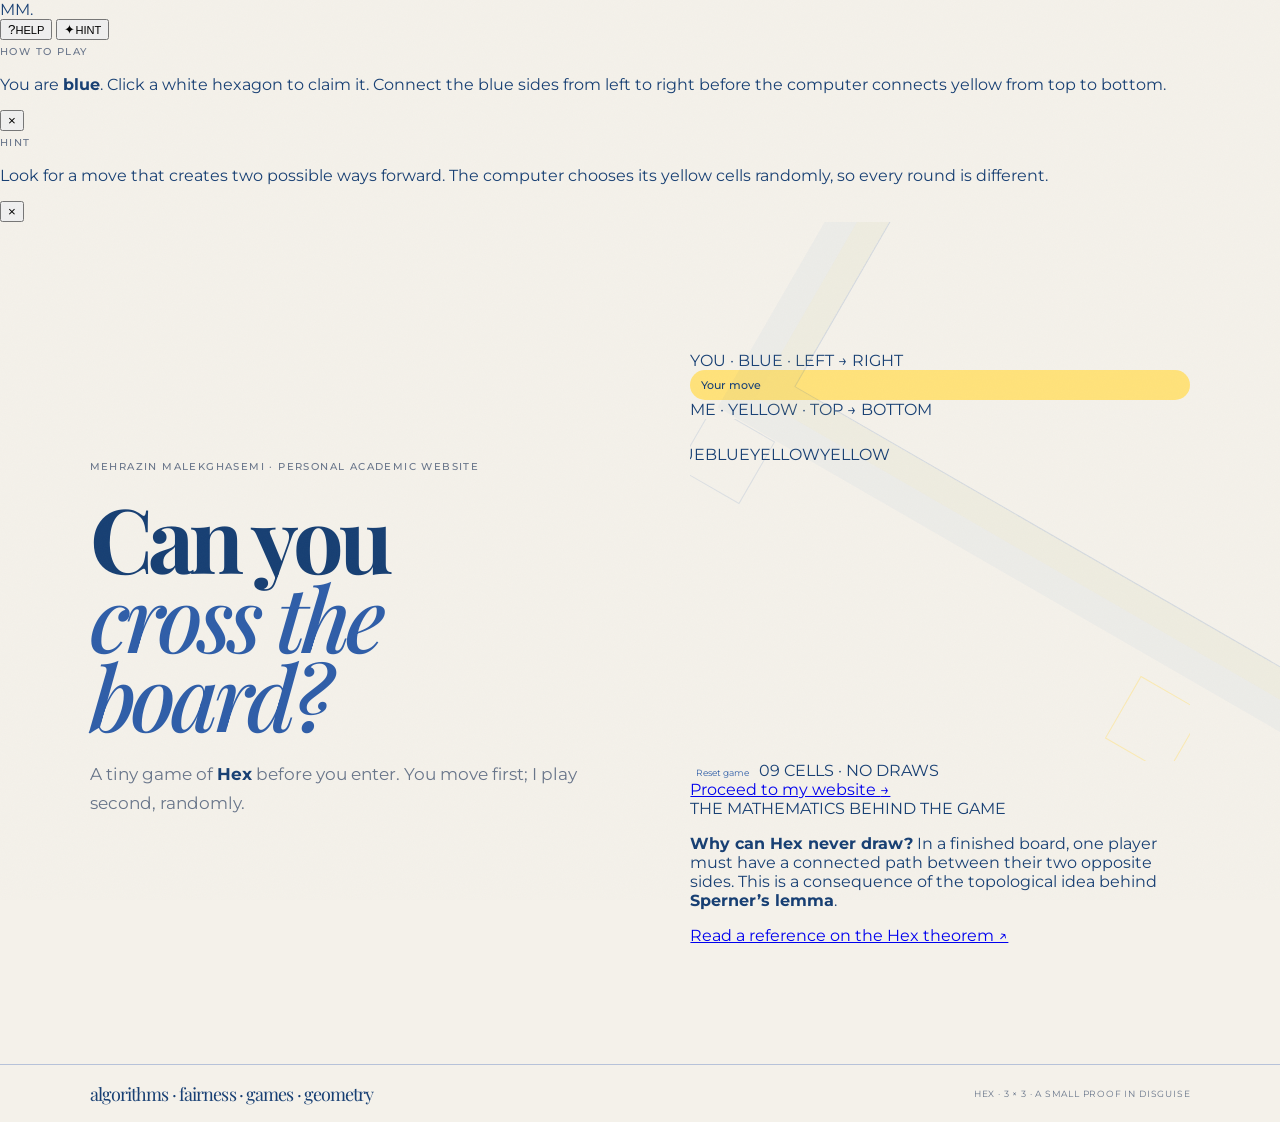
==== commit b1522bd4: "Redesign Hex landing layout and information controls" ====
--- a/index.html
+++ b/index.html
@@ -1 +1,90 @@
-<!doctype html><html lang="en"><head><meta charset="utf-8"><meta name="viewport" content="width=device-width,initial-scale=1"><meta name="description" content="Mehrazin Malekghasemi — interactive academic website and Hex game."><title>Mehrazin Malekghasemi — Hex</title><link rel="preconnect" href="https://fonts.googleapis.com"><link rel="preconnect" href="https://fonts.gstatic.com" crossorigin><link href="https://fonts.googleapis.com/css2?family=Montserrat:wght@400;500;600;700;800&family=Playfair+Display:ital,wght@0,500;0,600;1,500&display=swap" rel="stylesheet"><link rel="stylesheet" href="hex.css?v=20260911i"></head><body><div class="hex-noise"></div><main class="landing"><section class="game-wrap" aria-label="Hex game"><div class="game-top"><div><span class="mini-label">YOUR PATH</span><strong>BLUE · LEFT → RIGHT</strong></div><div id="status" class="status">Your move</div><div><span class="mini-label">MY PATH</span><strong>YELLOW · TOP → BOTTOM</strong></div></div><div class="board-frame"><div id="board" class="board"></div></div><div class="game-bottom"><span id="round">09 cells · first to connect wins</span><button id="reset" class="text-button" type="button">Reset game</button></div><div id="win-panel" class="win-panel" aria-live="polite"><div class="win-mark">✦</div><div><span class="mini-label">PATH FOUND</span><h2 id="win-title">You made it.</h2><p id="win-copy">Your blue path reached from left to right.</p></div><a class="button primary" href="home.html">Enter the website →</a></div></section><section class="intro"><div class="kicker">MEHRAZIN MALEKGHASEMI · PERSONAL ACADEMIC WEBSITE</div><h1>Can you<br><em>cross the board?</em></h1><p class="lead">Welcome to my page. Before entering, play a tiny game of <strong>Hex</strong>. You move first; I play second, randomly. Build a connected path between your two opposite sides before I do.</p><div class="hint"><span>HINT</span><p>Blue is yours. Connect <strong>left → right</strong>. I am yellow: I connect <strong>top → bottom</strong>.</p></div><div class="actions"><button id="start" class="button primary">Play Hex <span>↗</span></button><a class="button ghost" href="home.html">Proceed to my website <span>→</span></a></div><p class="theorem">A curious fact: <strong>Hex can never end in a draw.</strong> Every finished board has a winner. This is the <a href="https://discretemath.imp.fu-berlin.de/DMII-2019-20/Sperner.pdf" target="_blank" rel="noreferrer">Hex Theorem via Sperner’s Lemma</a>.</p><div class="signature">algorithms · fairness · games · geometry</div></section></main><footer><span>MM.</span><span>HEX · 3 × 3 · A SMALL PROOF IN DISGUISE</span><a href="home.html">Skip the game →</a></footer><script src="hex.js?v=20260911i"></script></body></html>+<!doctype html>
+<html lang="en">
+<head>
+  <meta charset="utf-8">
+  <meta name="viewport" content="width=device-width,initial-scale=1">
+  <meta name="description" content="Mehrazin Malekghasemi — interactive academic website and Hex game.">
+  <title>Mehrazin Malekghasemi — Hex</title>
+  <link rel="preconnect" href="https://fonts.googleapis.com">
+  <link rel="preconnect" href="https://fonts.gstatic.com" crossorigin>
+  <link href="https://fonts.googleapis.com/css2?family=Montserrat:wght@400;500;600;700;800&family=Playfair+Display:ital,wght@0,500;0,600;1,500&display=swap" rel="stylesheet">
+  <link rel="stylesheet" href="hex.css?v=20260912a">
+</head>
+<body>
+  <div class="hex-noise"></div>
+
+  <header class="topbar">
+    <div class="topbar-mark">MM.</div>
+    <div class="topbar-tools" aria-label="Game information">
+      <button class="icon-button" id="help-toggle" type="button" aria-expanded="false" aria-controls="help-panel" title="How to play">
+        <span>?</span><small>HELP</small>
+      </button>
+      <button class="icon-button" id="hint-toggle" type="button" aria-expanded="false" aria-controls="hint-panel" title="Hint">
+        <span>✦</span><small>HINT</small>
+      </button>
+    </div>
+  </header>
+
+  <div class="info-panel" id="help-panel" aria-hidden="true">
+    <div><span class="mini-label">HOW TO PLAY</span><p>You are <strong>blue</strong>. Click a white hexagon to claim it. Connect the blue sides from left to right before the computer connects yellow from top to bottom.</p></div>
+    <button class="panel-close" data-close="help-panel" aria-label="Close help">×</button>
+  </div>
+  <div class="info-panel" id="hint-panel" aria-hidden="true">
+    <div><span class="mini-label">HINT</span><p>Look for a move that creates two possible ways forward. The computer chooses its yellow cells randomly, so every round is different.</p></div>
+    <button class="panel-close" data-close="hint-panel" aria-label="Close hint">×</button>
+  </div>
+
+  <main class="landing">
+    <section class="intro">
+      <div class="kicker">MEHRAZIN MALEKGHASEMI · PERSONAL ACADEMIC WEBSITE</div>
+      <h1>Can you<br><em>cross the board?</em></h1>
+      <p class="lead">A tiny game of <strong>Hex</strong> before you enter. You move first; I play second, randomly.</p>
+    </section>
+
+    <section class="game-area" aria-label="Hex game">
+      <div class="game-meta">
+        <span><i class="dot blue-dot"></i> YOU · BLUE · LEFT → RIGHT</span>
+        <div id="status" class="status">Your move</div>
+        <span><i class="dot yellow-dot"></i> ME · YELLOW · TOP → BOTTOM</span>
+      </div>
+
+      <div class="board-frame">
+        <div class="side-label blue-left">BLUE</div>
+        <div class="side-label blue-right">BLUE</div>
+        <div class="side-label yellow-top">YELLOW</div>
+        <div class="side-label yellow-bottom">YELLOW</div>
+        <div id="board" class="board" aria-label="3 by 3 Hex board"></div>
+      </div>
+
+      <div class="game-controls">
+        <button id="reset" class="text-button" type="button">Reset game</button>
+        <span id="round">09 CELLS · NO DRAWS</span>
+      </div>
+
+      <a class="proceed-button" href="home.html">Proceed to my website <span>→</span></a>
+
+      <section class="math-note" id="math-note" aria-hidden="true">
+        <div class="math-kicker">THE MATHEMATICS BEHIND THE GAME</div>
+        <p><strong>Why can Hex never draw?</strong> In a finished board, one player must have a connected path between their two opposite sides. This is a consequence of the topological idea behind <strong>Sperner’s lemma</strong>.</p>
+        <a href="https://discretemath.imp.fu-berlin.de/DMII-2019-20/Sperner.pdf" target="_blank" rel="noreferrer">Read a reference on the Hex theorem ↗</a>
+      </section>
+
+      <div id="win-panel" class="win-panel" aria-live="polite">
+        <div class="win-mark">✦</div>
+        <div>
+          <span class="mini-label">PATH FOUND</span>
+          <h2 id="win-title">You made it.</h2>
+          <p id="win-copy">Your blue path reached from left to right.</p>
+        </div>
+      </div>
+    </section>
+  </main>
+
+  <footer>
+    <span>algorithms · fairness · games · geometry</span>
+    <span>HEX · 3 × 3 · A SMALL PROOF IN DISGUISE</span>
+  </footer>
+
+  <script src="hex.js?v=20260912a"></script>
+</body>
+</html>
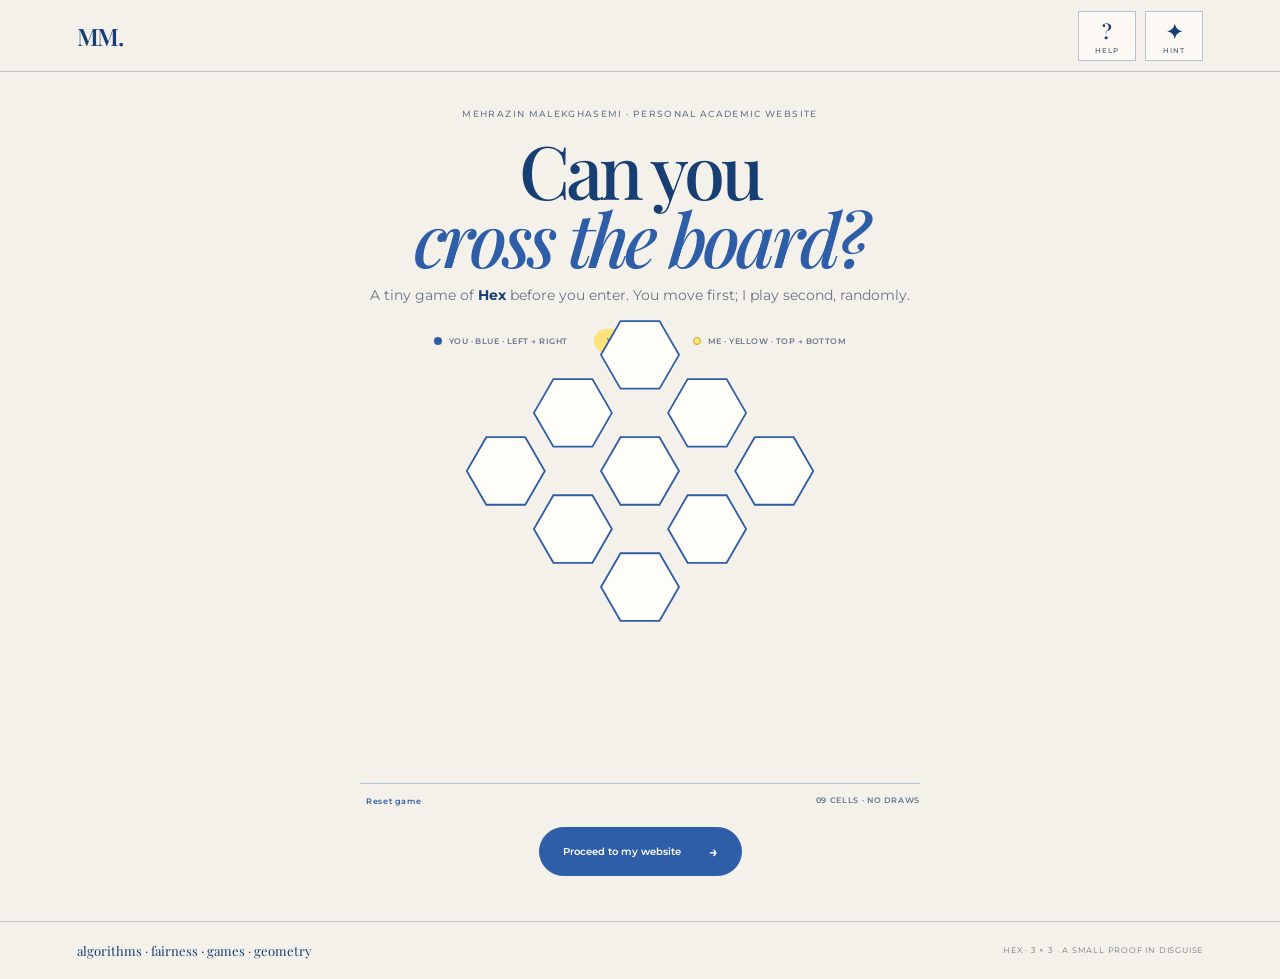
==== commit 8b9d0bcb: "Remove Hex boundary labels and force fresh game assets" ====
--- a/index.html
+++ b/index.html
@@ -8,7 +8,7 @@
   <link rel="preconnect" href="https://fonts.googleapis.com">
   <link rel="preconnect" href="https://fonts.gstatic.com" crossorigin>
   <link href="https://fonts.googleapis.com/css2?family=Montserrat:wght@400;500;600;700;800&family=Playfair+Display:ital,wght@0,500;0,600;1,500&display=swap" rel="stylesheet">
-  <link rel="stylesheet" href="hex.css?v=20260912a">
+  <link rel="stylesheet" href="hex.css?v=20260912b">
 </head>
 <body>
   <div class="hex-noise"></div>
@@ -49,10 +49,6 @@
       </div>
 
       <div class="board-frame">
-        <div class="side-label blue-left">BLUE</div>
-        <div class="side-label blue-right">BLUE</div>
-        <div class="side-label yellow-top">YELLOW</div>
-        <div class="side-label yellow-bottom">YELLOW</div>
         <div id="board" class="board" aria-label="3 by 3 Hex board"></div>
       </div>
 
@@ -85,6 +81,6 @@
     <span>HEX · 3 × 3 · A SMALL PROOF IN DISGUISE</span>
   </footer>
 
-  <script src="hex.js?v=20260912a"></script>
+  <script src="hex.js?v=20260912b"></script>
 </body>
 </html>
--- a/hex.css
+++ b/hex.css
@@ -1 +1 @@
-:root{--bg:#f4f1ea;--ink:#173f73;--muted:#68758a;--line:#b6c2d9;--yellow:#ffe27a;--blue:#2f5ea8;--card:#fffdf8}*{box-sizing:border-box}html,body{margin:0;min-height:100%;background:var(--bg);color:var(--ink)}body{font-family:"Montserrat",Arial,sans-serif;overflow-x:hidden}.hex-noise{position:fixed;inset:0;pointer-events:none;opacity:.025;z-index:5;background-image:url("data:image/svg+xml,%3Csvg xmlns='http://www.w3.org/2000/svg' width='160' height='160'%3E%3Cfilter id='n'%3E%3CfeTurbulence type='fractalNoise' baseFrequency='.8' numOctaves='3' stitchTiles='stitch'/%3E%3C/filter%3E%3Crect width='100%25' height='100%25' filter='url(%23n)'/%3E%3C/svg%3E")}.landing{min-height:calc(100vh - 58px);display:grid;grid-template-columns:minmax(470px,1.05fr) minmax(500px,.95fr);gap:5vw;align-items:center;padding:5vh 7vw 4vh;position:relative;overflow:hidden}.landing:before{content:"";position:absolute;width:620px;height:620px;right:-250px;top:-260px;border:1px solid rgba(47,94,168,.17);transform:rotate(30deg);box-shadow:0 0 0 28px rgba(255,226,122,.08),0 0 0 56px rgba(47,94,168,.04);pointer-events:none}.intro{max-width:650px;position:relative;z-index:2}.kicker,.mini-label{font:500 10px "Montserrat",sans-serif;letter-spacing:.14em;text-transform:uppercase;color:var(--muted)}h1{font-family:"Playfair Display",Georgia,serif;font-size:clamp(54px,7vw,94px);line-height:.88;letter-spacing:-.055em;margin:25px 0 26px}h1 em{font-family:"Playfair Display",Georgia,serif;font-weight:500;color:var(--blue)}.lead{font-size:17px;line-height:1.7;color:var(--muted);max-width:540px}.lead strong{color:var(--ink)}.hint{display:flex;gap:17px;align-items:flex-start;margin:28px 0 24px;padding:15px 17px;border:1px solid var(--line);border-left:4px solid var(--yellow);background:rgba(255,253,248,.65);max-width:520px}.hint span{font:500 9px "Montserrat",sans-serif;letter-spacing:.13em;color:var(--blue);padding-top:3px}.hint p{margin:0;font-size:12px;line-height:1.65;color:var(--muted)}.hint strong{color:var(--ink)}.actions{display:flex;gap:10px;flex-wrap:wrap}.button{display:inline-flex;align-items:center;gap:16px;padding:13px 18px;border:1px solid var(--blue);border-radius:999px;text-decoration:none;font-size:12px;cursor:pointer;transition:.2s;font-family:"Montserrat",sans-serif}.button.primary{background:var(--blue);color:#fff}.button.primary:hover{background:var(--ink);transform:translateY(-2px)}.button.ghost{background:rgba(255,253,248,.55);color:var(--ink)}.button.ghost:hover{background:var(--yellow);transform:translateY(-2px)}.theorem{max-width:560px;margin:28px 0 0;font:11px/1.7 "Montserrat",sans-serif;color:var(--muted)}.theorem strong{color:var(--ink)}.theorem a{color:var(--blue);text-underline-offset:3px}.game-wrap{position:relative;z-index:2;background:rgba(255,253,248,.67);border:1px solid var(--line);padding:22px 24px 18px;box-shadow:0 25px 70px rgba(23,63,115,.08);clip-path:polygon(2% 0,98% 0,100% 4%,100% 96%,98% 100%,2% 100%,0 96%,0 4%);order:-1}.game-top{display:flex;justify-content:space-between;align-items:center;gap:18px;border-bottom:1px solid var(--line);padding-bottom:15px}.game-top>div:first-child{text-align:left}.game-top>div:last-child{text-align:right}.game-top strong{display:block;font:500 10px/1.4 "Montserrat",sans-serif;letter-spacing:.05em}.status{font:500 11px "Montserrat",sans-serif;padding:8px 11px;background:var(--yellow);border-radius:999px;white-space:nowrap}.board-frame{padding:26px 4px 24px;display:flex;justify-content:center;position:relative;overflow:hidden}.board-frame:before,.board-frame:after{content:"";position:absolute;pointer-events:none;border:1px solid rgba(47,94,168,.12);width:70px;height:70px;transform:rotate(30deg)}.board-frame:before{left:0;top:0}.board-frame:after{right:0;bottom:0;border-color:rgba(255,226,122,.5)}.board{width:330px;height:292px;position:relative;flex:none}.hex-svg{display:block;width:100%;height:100%;overflow:visible}.hex-cell{outline:none;cursor:pointer}.hex-tile{fill:var(--card);stroke:var(--line);stroke-width:2;vector-effect:non-scaling-stroke;transition:fill .16s,stroke .16s,filter .16s,transform .16s}.hex-cell:hover:not(.occupied) .hex-tile,.hex-cell:focus-visible:not(.occupied) .hex-tile{fill:#f8f6f0;stroke:var(--blue);filter:drop-shadow(0 3px 4px rgba(23,63,115,.10))}.hex-cell.blue .hex-tile{fill:var(--blue);stroke:var(--ink)}.hex-cell.yellow .hex-tile{fill:var(--yellow);stroke:#b89a27}.hex-cell.winning .hex-tile{filter:drop-shadow(0 0 5px rgba(23,63,115,.30));stroke-width:4}.hex-cell.blue.winning .hex-tile{fill:var(--ink)}.hex-cell.yellow.winning .hex-tile{fill:#d0ae38;stroke:#8f771d}.game-bottom{display:flex;justify-content:space-between;align-items:center;border-top:1px solid var(--line);padding-top:13px;color:var(--muted);font:9px "Montserrat",sans-serif}.text-button{border:0;background:none;color:var(--blue);cursor:pointer;font:9px "Montserrat",sans-serif}.win-panel{display:none;position:absolute;inset:0;background:rgba(244,241,234,.97);z-index:4;padding:45px;align-items:center;gap:20px}.win-panel.show{display:flex}.win-mark{font-size:38px;color:var(--blue)}.win-panel h2{font-family:"Playfair Display",Georgia,serif;font-size:38px;letter-spacing:-.04em;margin:4px 0}.win-panel p{font-size:12px;line-height:1.7;color:var(--muted);max-width:400px}.win-panel .button{margin-left:auto;white-space:nowrap}.signature{margin-top:28px;font:9px "Montserrat",sans-serif;letter-spacing:.13em;text-transform:uppercase;color:var(--blue)}footer{height:58px;border-top:1px solid var(--line);display:flex;align-items:center;justify-content:space-between;padding:0 7vw;font:9px "Montserrat",sans-serif;letter-spacing:.09em;color:var(--muted)}footer span:first-child{font-family:"Playfair Display",Georgia,serif;font-size:18px;color:var(--ink);letter-spacing:-.05em}footer a{color:inherit;text-decoration:none}footer a:hover{color:var(--blue)}@media(max-width:1000px){.landing{grid-template-columns:1fr;gap:35px;padding-top:55px}.intro{max-width:760px}.game-wrap{max-width:650px;width:100%;justify-self:center}.theorem{margin-bottom:0}}@media(max-width:600px){.landing{padding:38px 20px 30px}.kicker{font-size:9px}h1{font-size:clamp(48px,16vw,74px)}.lead{font-size:15px}.hint{margin-top:22px}.game-wrap{padding:15px 13px 13px}.game-top{gap:8px}.game-top strong{font-size:8px}.game-top .mini-label{font-size:7px}.status{font-size:8px;padding:7px}.board-frame{padding:22px 0 20px}.board{width:300px;height:266px}.game-bottom{font-size:8px}.win-panel{padding:28px 22px;flex-wrap:wrap}.win-panel .button{margin-left:0}.win-panel h2{font-size:31px}footer{padding:0 20px;font-size:7px}footer span:nth-child(2){display:none}}+:root{--bg:#f4f1ea;--ink:#173f73;--muted:#68758a;--line:#b6c2d9;--yellow:#ffe27a;--blue:#2f5ea8;--card:#fffdf8}*{box-sizing:border-box}html,body{margin:0;min-height:100%;background:var(--bg);color:var(--ink)}body{font-family:"Montserrat",Arial,sans-serif;overflow-x:hidden}.hex-noise{position:fixed;inset:0;pointer-events:none;opacity:.025;z-index:5}.topbar{height:72px;padding:0 6vw;display:flex;align-items:center;justify-content:space-between;border-bottom:1px solid var(--line);position:relative;z-index:10}.topbar-mark{font:600 24px "Playfair Display",serif;letter-spacing:-.06em}.topbar-tools{display:flex;gap:9px}.icon-button{width:58px;height:50px;border:1px solid var(--line);background:rgba(255,253,248,.7);color:var(--ink);display:flex;flex-direction:column;align-items:center;justify-content:center;gap:2px;cursor:pointer;transition:.2s}.icon-button span{font:600 20px "Playfair Display",serif}.icon-button small{font:600 7px "Montserrat";letter-spacing:.13em;color:var(--muted)}.icon-button:hover,.icon-button[aria-expanded=true]{background:var(--yellow);border-color:var(--yellow)}.info-panel{position:fixed;top:84px;right:6vw;width:min(390px,calc(100vw - 40px));padding:17px 19px;background:rgba(255,253,248,.98);border:1px solid var(--line);box-shadow:0 15px 45px rgba(23,63,115,.13);z-index:9;display:none;gap:15px}.info-panel.open{display:flex}.info-panel p{margin:7px 0 0;font-size:11px;line-height:1.65;color:var(--muted)}.info-panel strong{color:var(--ink)}.panel-close{margin-left:auto;border:0;background:none;font-size:22px;color:var(--muted);cursor:pointer}.mini-label{font:600 8px "Montserrat";letter-spacing:.14em;text-transform:uppercase;color:var(--muted)}.landing{min-height:calc(100vh - 130px);display:flex;flex-direction:column;align-items:center;padding:4vh 20px 5vh}.intro{text-align:center;max-width:720px}.kicker{font:500 9px "Montserrat";letter-spacing:.15em;text-transform:uppercase;color:var(--muted)}h1{font:500 clamp(48px,6vw,74px)/.92 "Playfair Display",Georgia,serif;letter-spacing:-.055em;margin:17px 0 12px}h1 em{color:var(--blue)}.lead{margin:0 auto;color:var(--muted);font-size:14px;line-height:1.6}.lead strong{color:var(--ink)}.game-area{width:min(760px,100%);margin-top:22px;display:flex;flex-direction:column;align-items:center}.game-meta{display:flex;align-items:center;justify-content:center;gap:26px;color:var(--muted);font:600 8px "Montserrat";letter-spacing:.06em}.game-meta span{display:flex;align-items:center;gap:7px}.dot{width:8px;height:8px;border-radius:50%}.blue-dot{background:var(--blue)}.yellow-dot{background:var(--yellow);border:1px solid #c8a92f}.status{padding:7px 13px;background:var(--yellow);border-radius:999px;color:var(--ink);white-space:nowrap}.board-frame{width:min(650px,96vw);height:430px;display:flex;align-items:center;justify-content:center;position:relative}.board{width:min(580px,92vw);height:390px}.hex-svg{display:block;width:100%;height:100%;overflow:visible}.hex-cell{outline:none;cursor:pointer}.hex-tile{fill:var(--card);stroke:var(--blue);stroke-width:1.8;vector-effect:non-scaling-stroke;transition:.16s}.hex-cell:hover:not(.occupied) .hex-tile,.hex-cell:focus-visible:not(.occupied) .hex-tile{fill:#f8f6f0;stroke:var(--ink);filter:drop-shadow(0 3px 4px rgba(23,63,115,.14))}.hex-cell.blue .hex-tile{fill:var(--blue);stroke:var(--ink)}.hex-cell.yellow .hex-tile{fill:var(--yellow);stroke:#b89a27}.hex-cell.winning .hex-tile{stroke-width:3;filter:drop-shadow(0 0 6px rgba(23,63,115,.3))}.hex-cell.blue.winning .hex-tile{fill:var(--ink)}.hex-cell.yellow.winning .hex-tile{fill:#d0ae38}.side-label{position:absolute;font:600 8px "Montserrat";letter-spacing:.15em;color:var(--muted);opacity:.75}.blue-left{left:7%;top:50%;transform:rotate(-30deg)}.blue-right{right:7%;top:50%;transform:rotate(-30deg)}.yellow-top{top:7%;left:50%;transform:translateX(-50%)}.yellow-bottom{bottom:6%;left:50%;transform:translateX(-50%)}.game-controls{width:min(560px,90vw);display:flex;justify-content:space-between;border-top:1px solid var(--line);padding-top:11px;color:var(--muted);font:600 8px "Montserrat";letter-spacing:.08em}.text-button{border:0;background:none;color:var(--blue);cursor:pointer;font:600 8px "Montserrat";letter-spacing:.08em}.proceed-button{margin-top:20px;display:inline-flex;align-items:center;gap:28px;padding:14px 23px;border:1px solid var(--blue);background:var(--blue);color:white;text-decoration:none;font:600 10px "Montserrat";border-radius:999px;transition:.2s}.proceed-button:hover{background:var(--ink);transform:translateY(-2px)}.proceed-button span{font-size:15px}.math-note{display:none;width:min(650px,92vw);margin-top:22px;padding:18px 21px;border:1px solid var(--line);background:rgba(255,253,248,.75)}.math-note.show{display:block}.math-kicker{font:600 8px "Montserrat";letter-spacing:.14em;color:var(--blue)}.math-note p{margin:8px 0;font-size:11px;line-height:1.7;color:var(--muted)}.math-note a{font-size:10px;color:var(--blue)}.win-panel{display:none;position:absolute;z-index:4;padding:18px 24px;background:rgba(244,241,234,.97);border:1px solid var(--line);align-items:center;gap:14px}.win-panel.show{display:flex}.win-mark{font-size:28px}.win-panel h2{font:500 30px "Playfair Display";margin:3px 0}.win-panel p{font-size:10px;color:var(--muted);margin:0}footer{border-top:1px solid var(--line);min-height:58px;padding:0 6vw;display:flex;align-items:center;justify-content:space-between;color:var(--muted);font:8px "Montserrat";letter-spacing:.1em}footer span:first-child{font-family:"Playfair Display";font-size:13px;color:var(--ink);letter-spacing:0}@media(max-width:650px){.topbar{padding:0 20px}.landing{padding:32px 12px 42px}.game-meta{gap:9px;font-size:7px}.game-meta span{max-width:125px;text-align:center}.board-frame{height:340px}.board{height:330px}.side-label{display:none}.game-controls{width:94vw}.info-panel{right:20px}.lead{font-size:13px}footer{padding:12px 20px;flex-direction:column;gap:7px;justify-content:center}}
